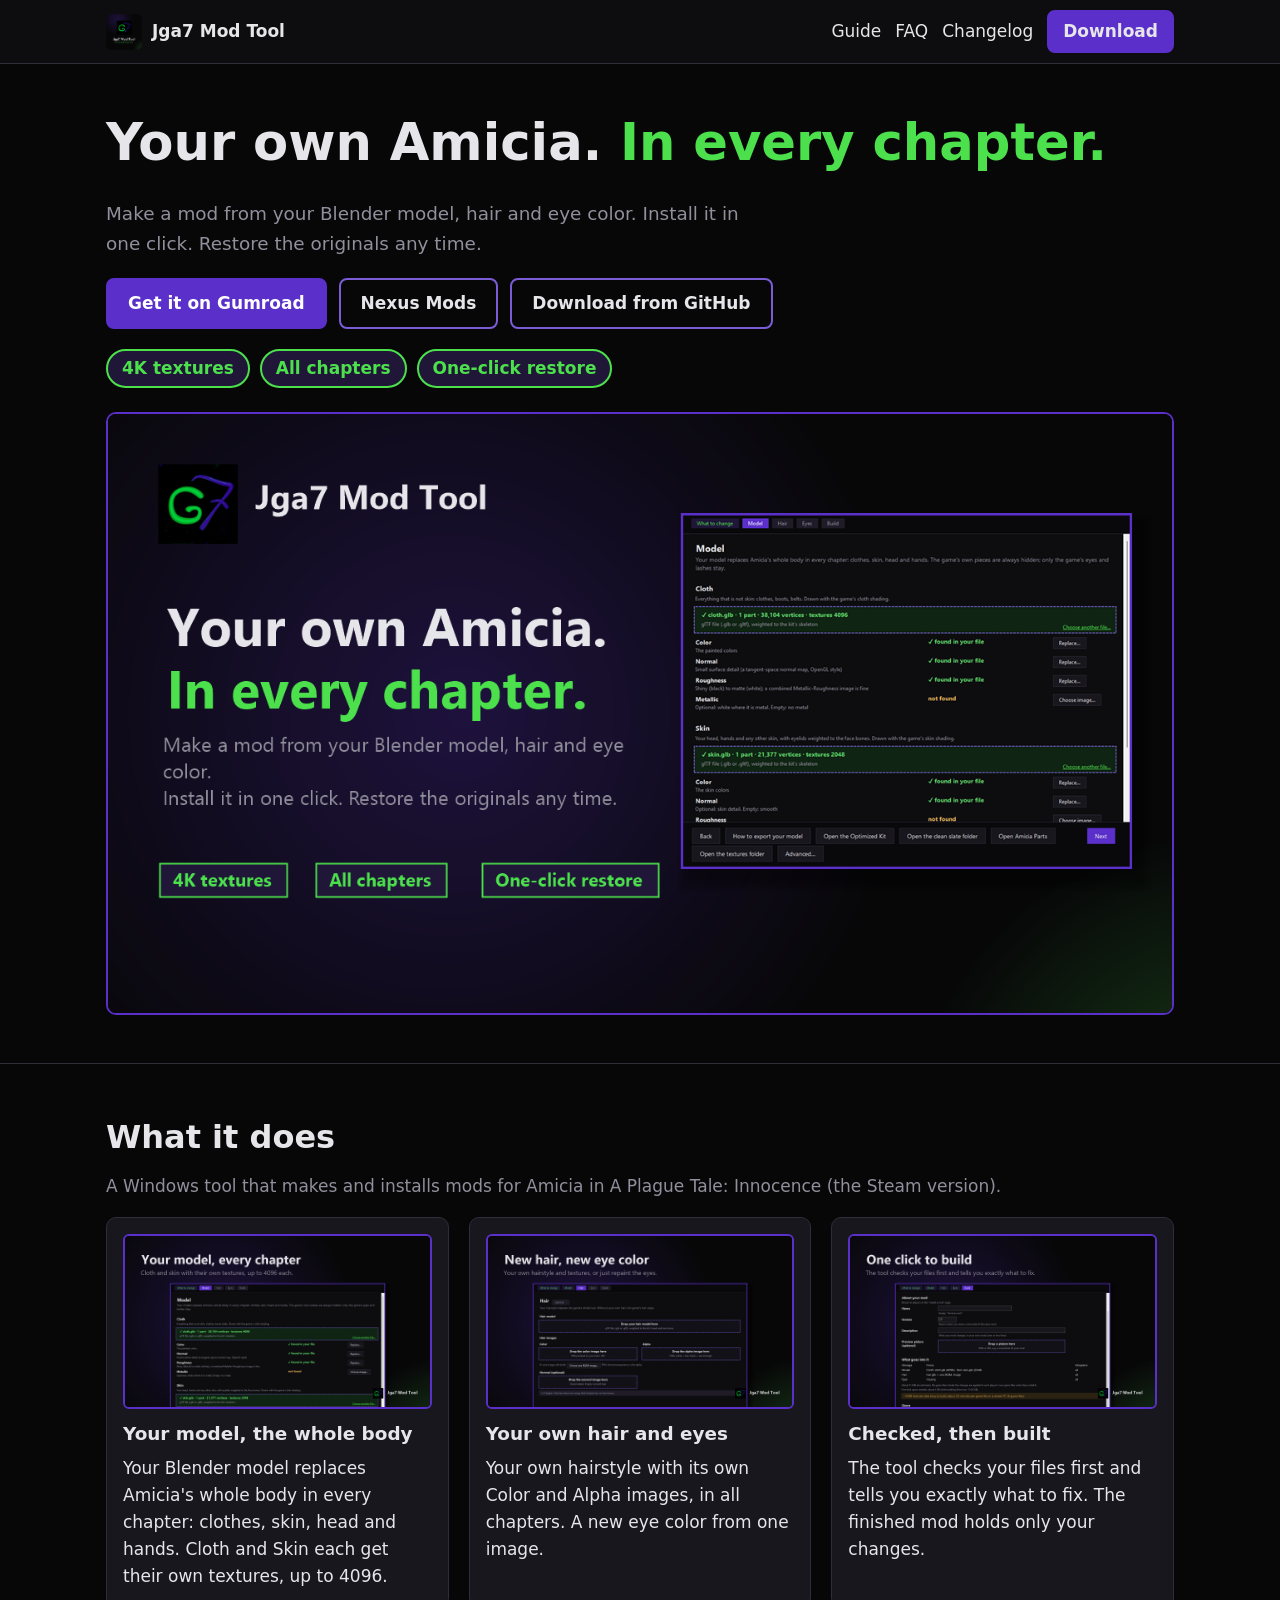
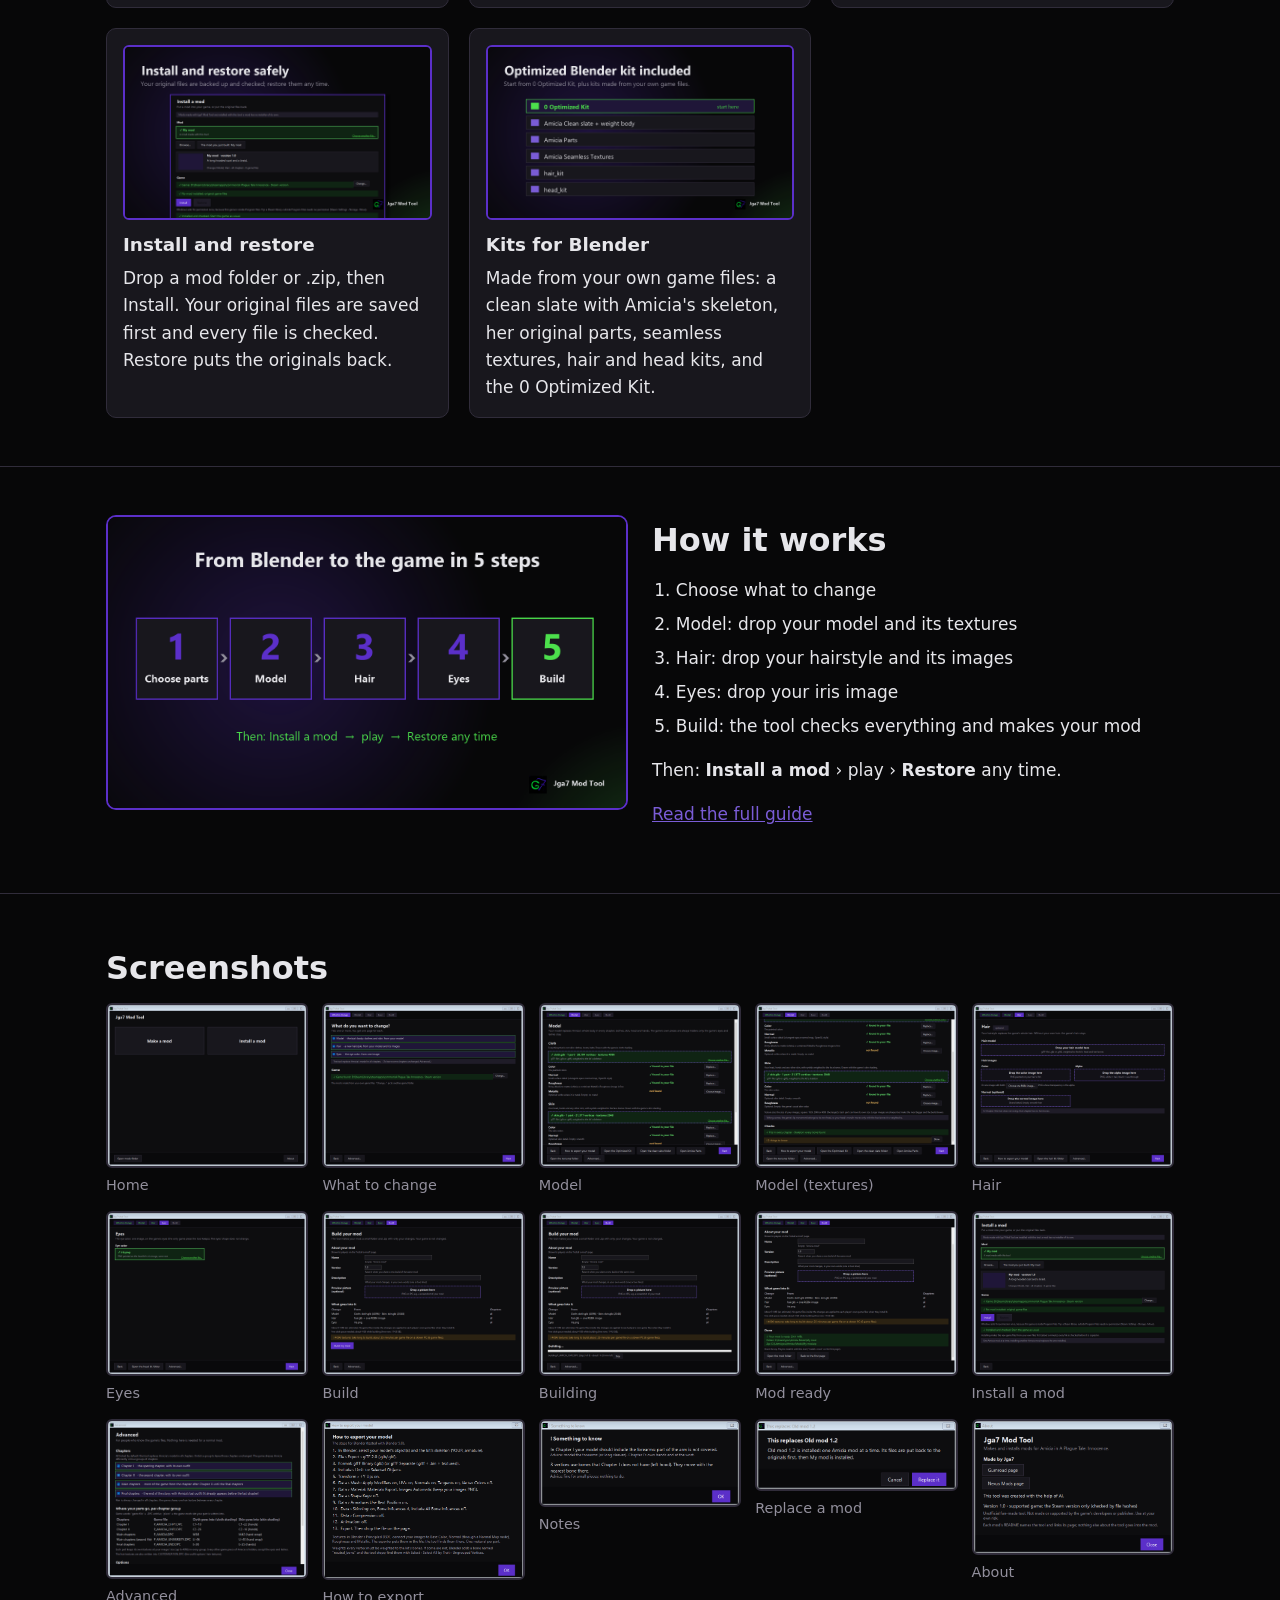
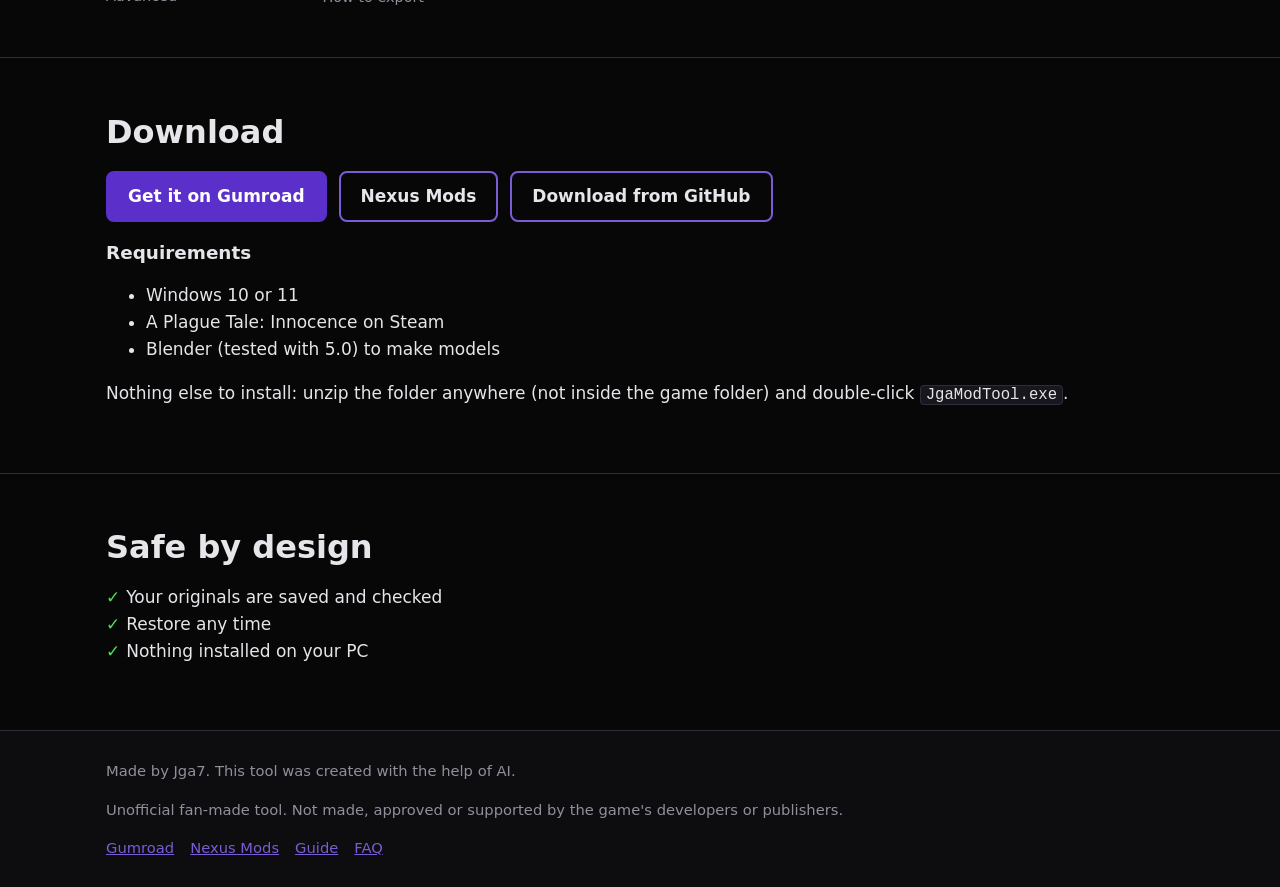
==== index.html @ 7d62db51 "Add website pages" ====
<!doctype html>
<html lang="en">
<head>
<meta charset="utf-8">
<meta name="viewport" content="width=device-width, initial-scale=1">
<title>Jga7 Mod Tool</title>
<meta name="description" content="Make, install and restore Amicia mods for A Plague Tale: Innocence (Steam). Free Windows tool by Jga7.">
<meta property="og:title" content="Jga7 Mod Tool">
<meta property="og:description" content="Make, install and restore Amicia mods for A Plague Tale: Innocence (Steam). Free Windows tool by Jga7.">
<meta property="og:image" content="https://jga7o.github.io/jga7-mod-tool/images/nexus_main_1280x720.png">
<link rel="icon" href="images/gumroad_thumbnail_600x600.png">
<link rel="stylesheet" href="style.css">
</head>
<body>
<header class="top">
  <div class="wrap">
    <a class="brand" href="index.html"><img src="images/gumroad_thumbnail_600x600.png" alt="Jga7 Mod Tool icon" width="36" height="36">Jga7 Mod Tool</a>
    <nav class="nav">
      <a href="guide.html">Guide</a>
      <a href="faq.html">FAQ</a>
      <a href="changelog.html">Changelog</a>
      <a class="btn small" href="#download">Download</a>
    </nav>
  </div>
</header>

<main>
  <section class="hero">
    <div class="wrap">
      <h1>Your own Amicia. <span class="green">In every chapter.</span></h1>
      <p class="sub">Make a mod from your Blender model, hair and eye color. Install it in one click. Restore the originals any time.</p>
      <div class="btns">
        <a class="btn" href="https://fdxskd.gumroad.com/l/ludzha">Get it on Gumroad</a>
        <a class="btn out" href="https://www.nexusmods.com/aplaguetaleinnocence/mods/48">Nexus Mods</a>
        <a class="btn out" href="https://github.com/Jga7o/jga7-mod-tool/releases/latest">Download from GitHub</a>
      </div>
      <ul class="tags">
        <li>4K textures</li>
        <li>All chapters</li>
        <li>One-click restore</li>
      </ul>
      <img src="images/gumroad_cover_1280x720.png" alt="Jga7 Mod Tool: make and install Amicia mods for A Plague Tale: Innocence" width="1280" height="720">
    </div>
  </section>

  <section id="features">
    <div class="wrap">
      <h2>What it does</h2>
      <p class="mute">A Windows tool that makes and installs mods for Amicia in A Plague Tale: Innocence (the Steam version).</p>
      <div class="grid">
        <article class="card">
          <img src="images/feature_model_1280x720.png" alt="The Model page: your model replaces Amicia's whole body" width="1280" height="720" loading="lazy">
          <h3>Your model, the whole body</h3>
          <p>Your Blender model replaces Amicia's whole body in every chapter: clothes, skin, head and hands. Cloth and Skin each get their own textures, up to 4096.</p>
        </article>
        <article class="card">
          <img src="images/feature_hair_1280x720.png" alt="The Hair page: your own hairstyle and hair images" width="1280" height="720" loading="lazy">
          <h3>Your own hair and eyes</h3>
          <p>Your own hairstyle with its own Color and Alpha images, in all chapters. A new eye color from one image.</p>
        </article>
        <article class="card">
          <img src="images/feature_build_1280x720.png" alt="The Build page: the tool checks your files and builds the mod" width="1280" height="720" loading="lazy">
          <h3>Checked, then built</h3>
          <p>The tool checks your files first and tells you exactly what to fix. The finished mod holds only your changes.</p>
        </article>
        <article class="card">
          <img src="images/feature_install_1280x720.png" alt="The Install page: drop a mod and install it" width="1280" height="720" loading="lazy">
          <h3>Install and restore</h3>
          <p>Drop a mod folder or .zip, then Install. Your original files are saved first and every file is checked. Restore puts the originals back.</p>
        </article>
        <article class="card">
          <img src="images/feature_kits_1280x720.png" alt="The Blender kits the tool makes from your game" width="1280" height="720" loading="lazy">
          <h3>Kits for Blender</h3>
          <p>Made from your own game files: a clean slate with Amicia's skeleton, her original parts, seamless textures, hair and head kits, and the 0 Optimized Kit.</p>
        </article>
      </div>
    </div>
  </section>

  <section id="how">
    <div class="wrap split">
      <img src="images/feature_steps_1280x720.png" alt="The steps to make a mod" width="1280" height="720" loading="lazy">
      <div>
        <h2>How it works</h2>
        <ol class="steps">
          <li>Choose what to change</li>
          <li>Model: drop your model and its textures</li>
          <li>Hair: drop your hairstyle and its images</li>
          <li>Eyes: drop your iris image</li>
          <li>Build: the tool checks everything and makes your mod</li>
        </ol>
        <p>Then: <strong>Install a mod</strong> › play › <strong>Restore</strong> any time.</p>
        <p><a href="guide.html">Read the full guide</a></p>
      </div>
    </div>
  </section>

  <section id="screens">
    <div class="wrap">
      <h2>Screenshots</h2>
      <div class="gallery">
        <a href="images/screens/01%20Home.png"><img src="images/screens/01%20Home.png" alt="Home" loading="lazy">Home</a>
        <a href="images/screens/02%20What%20to%20change.png"><img src="images/screens/02%20What%20to%20change.png" alt="What to change" loading="lazy">What to change</a>
        <a href="images/screens/03%20Model.png"><img src="images/screens/03%20Model.png" alt="Model" loading="lazy">Model</a>
        <a href="images/screens/04%20Model%20%28textures%29.png"><img src="images/screens/04%20Model%20%28textures%29.png" alt="Model (textures)" loading="lazy">Model (textures)</a>
        <a href="images/screens/05%20Hair.png"><img src="images/screens/05%20Hair.png" alt="Hair" loading="lazy">Hair</a>
        <a href="images/screens/06%20Eyes.png"><img src="images/screens/06%20Eyes.png" alt="Eyes" loading="lazy">Eyes</a>
        <a href="images/screens/07%20Build.png"><img src="images/screens/07%20Build.png" alt="Build" loading="lazy">Build</a>
        <a href="images/screens/08%20Building.png"><img src="images/screens/08%20Building.png" alt="Building" loading="lazy">Building</a>
        <a href="images/screens/09%20Mod%20ready.png"><img src="images/screens/09%20Mod%20ready.png" alt="Mod ready" loading="lazy">Mod ready</a>
        <a href="images/screens/10%20Install%20a%20mod.png"><img src="images/screens/10%20Install%20a%20mod.png" alt="Install a mod" loading="lazy">Install a mod</a>
        <a href="images/screens/11%20Advanced.png"><img src="images/screens/11%20Advanced.png" alt="Advanced" loading="lazy">Advanced</a>
        <a href="images/screens/12%20How%20to%20export.png"><img src="images/screens/12%20How%20to%20export.png" alt="How to export" loading="lazy">How to export</a>
        <a href="images/screens/13%20Notes.png"><img src="images/screens/13%20Notes.png" alt="Notes" loading="lazy">Notes</a>
        <a href="images/screens/14%20Replace%20a%20mod.png"><img src="images/screens/14%20Replace%20a%20mod.png" alt="Replace a mod" loading="lazy">Replace a mod</a>
        <a href="images/screens/15%20About.png"><img src="images/screens/15%20About.png" alt="About" loading="lazy">About</a>
      </div>
    </div>
  </section>

  <section id="download">
    <div class="wrap">
      <h2>Download</h2>
      <div class="btns">
        <a class="btn" href="https://fdxskd.gumroad.com/l/ludzha">Get it on Gumroad</a>
        <a class="btn out" href="https://www.nexusmods.com/aplaguetaleinnocence/mods/48">Nexus Mods</a>
        <a class="btn out" href="https://github.com/Jga7o/jga7-mod-tool/releases/latest">Download from GitHub</a>
      </div>
      <h3>Requirements</h3>
      <ul>
        <li>Windows 10 or 11</li>
        <li>A Plague Tale: Innocence on Steam</li>
        <li>Blender (tested with 5.0) to make models</li>
      </ul>
      <p>Nothing else to install: unzip the folder anywhere (not inside the game folder) and double-click <code>JgaModTool.exe</code>.</p>
    </div>
  </section>

  <section id="safety">
    <div class="wrap">
      <h2>Safe by design</h2>
      <ul class="check">
        <li>Your originals are saved and checked</li>
        <li>Restore any time</li>
        <li>Nothing installed on your PC</li>
      </ul>
    </div>
  </section>
</main>

<footer>
  <div class="wrap">
    <p>Made by Jga7. This tool was created with the help of AI.</p>
    <p>Unofficial fan-made tool. Not made, approved or supported by the game's developers or publishers.</p>
    <div class="links">
      <a href="https://fdxskd.gumroad.com/l/ludzha">Gumroad</a>
      <a href="https://www.nexusmods.com/aplaguetaleinnocence/mods/48">Nexus Mods</a>
      <a href="guide.html">Guide</a>
      <a href="faq.html">FAQ</a>
    </div>
  </div>
</footer>
</body>
</html>
---- style.css ----
:root {
  --bg: #070708; --panel: #0d0d0f; --card: #18171d; --line: #302c3a;
  --ink: #e6e6ea; --mute: #928f9c; --accent: #5b2fc9;
  --green: #4ce04c; --accent-dark: #1f1638; --outline: #7a5cd6;
}
* { box-sizing: border-box; }
html { color-scheme: dark; }
body {
  margin: 0; background: var(--bg); color: var(--ink);
  font-family: "Segoe UI", system-ui, -apple-system, Roboto, sans-serif;
  font-size: 17px; line-height: 1.6;
}
img { max-width: 100%; height: auto; display: block; }
a { color: var(--outline); }
a:hover { color: var(--ink); }
h1, h2, h3 { font-weight: 700; line-height: 1.2; margin: 0 0 .5em; }
h1 { font-size: clamp(2rem, 6vw, 3.2rem); }
h2 { font-size: clamp(1.5rem, 4vw, 2rem); margin-top: .2em; }
h3 { font-size: 1.15rem; }
p { margin: 0 0 1em; }
.wrap { max-width: 1100px; margin: 0 auto; padding: 0 16px; }
section { padding: 48px 0; border-top: 1px solid var(--line); }
.green { color: var(--green); }
.mute { color: var(--mute); }

/* top bar */
.top { background: var(--panel); border-bottom: 1px solid var(--line); position: sticky; top: 0; z-index: 5; }
.top .wrap { display: flex; align-items: center; gap: 16px; flex-wrap: wrap; padding-top: 10px; padding-bottom: 10px; }
.brand { display: flex; align-items: center; gap: 10px; color: var(--ink); text-decoration: none; font-weight: 700; margin-right: auto; }
.brand img { width: 36px; height: 36px; border-radius: 6px; }
.nav { display: flex; align-items: center; gap: 14px; flex-wrap: wrap; }
.nav a { color: var(--ink); text-decoration: none; }
.nav a:hover, .nav a[aria-current] { color: var(--green); }

/* buttons and tags */
.btn {
  display: inline-block; padding: 10px 20px; border-radius: 8px; font-weight: 700;
  text-decoration: none; border: 2px solid var(--accent); background: var(--accent); color: #fff;
}
.btn:hover { background: var(--outline); border-color: var(--outline); color: #fff; }
.btn.out { background: transparent; border-color: var(--outline); color: var(--ink); }
.btn.out:hover { background: var(--accent-dark); }
.btn.small { padding: 6px 14px; }
.btns { display: flex; gap: 12px; flex-wrap: wrap; margin: 20px 0; }
.tags { display: flex; gap: 10px; flex-wrap: wrap; list-style: none; padding: 0; margin: 0; }
.tags li { color: var(--green); border: 2px solid var(--green); background: var(--accent-dark); border-radius: 999px; padding: 4px 14px; font-weight: 700; }

/* hero */
.hero { padding: 48px 0; border-top: 0; }
.hero .sub { font-size: 1.15rem; color: var(--mute); max-width: 640px; }
.hero img { margin-top: 24px; border: 2px solid var(--accent); border-radius: 10px; }

/* cards */
.grid { display: grid; gap: 20px; grid-template-columns: repeat(auto-fit, minmax(300px, 1fr)); }
.card { background: var(--card); border: 1px solid var(--line); border-radius: 10px; padding: 16px; }
.card img { border: 2px solid var(--accent); border-radius: 6px; margin-bottom: 14px; }
.card p:last-child { margin-bottom: 0; }

/* steps */
.steps { padding-left: 1.4em; }
.steps li { margin-bottom: .4em; }
.split { display: grid; gap: 24px; grid-template-columns: repeat(auto-fit, minmax(300px, 1fr)); align-items: start; }
.split img { border: 2px solid var(--accent); border-radius: 10px; }

/* gallery */
.gallery { display: grid; gap: 14px; grid-template-columns: repeat(auto-fill, minmax(200px, 1fr)); }
.gallery a { display: block; text-decoration: none; color: var(--mute); font-size: .9rem; }
.gallery img { border: 2px solid var(--line); border-radius: 6px; margin-bottom: 6px; }
.gallery a:hover img { border-color: var(--outline); }

/* text pages */
.page { padding: 40px 0 56px; }
.page h2 { margin-top: 1.6em; }
.page .shot { border: 2px solid var(--accent); border-radius: 8px; margin: 12px 0 20px; }
.note { background: var(--card); border: 1px solid var(--line); border-left: 4px solid var(--green); border-radius: 6px; padding: 12px 16px; margin: 16px 0; }
dl dt { font-weight: 700; margin-top: 1.2em; }
dl dd { margin: .3em 0 0; color: var(--ink); }
code { background: var(--card); border: 1px solid var(--line); border-radius: 4px; padding: 0 5px; font-size: .92em; }
ul.check { list-style: none; padding: 0; }
ul.check li::before { content: "\2713  "; color: var(--green); font-weight: 700; }

/* footer */
footer { background: var(--panel); border-top: 1px solid var(--line); padding: 28px 0; color: var(--mute); font-size: .92rem; }
footer .links { display: flex; gap: 16px; flex-wrap: wrap; margin-top: 10px; }
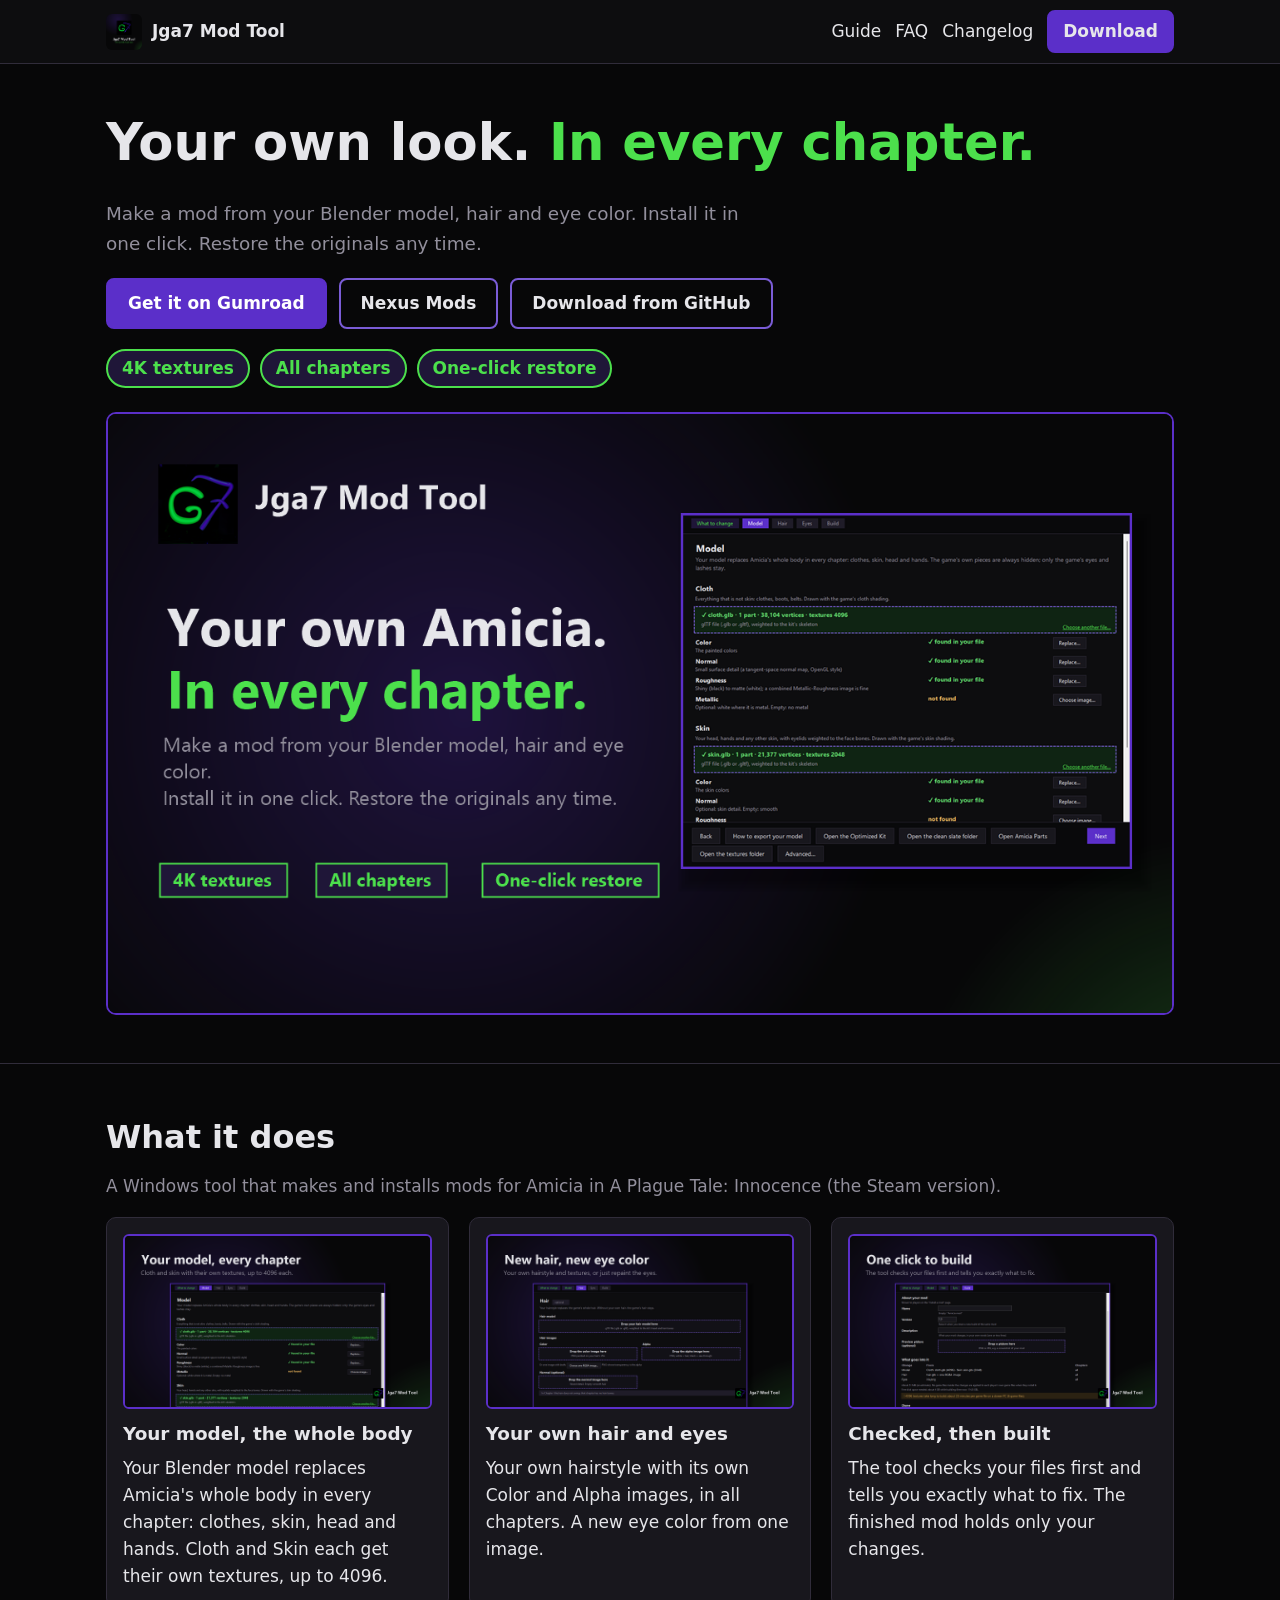
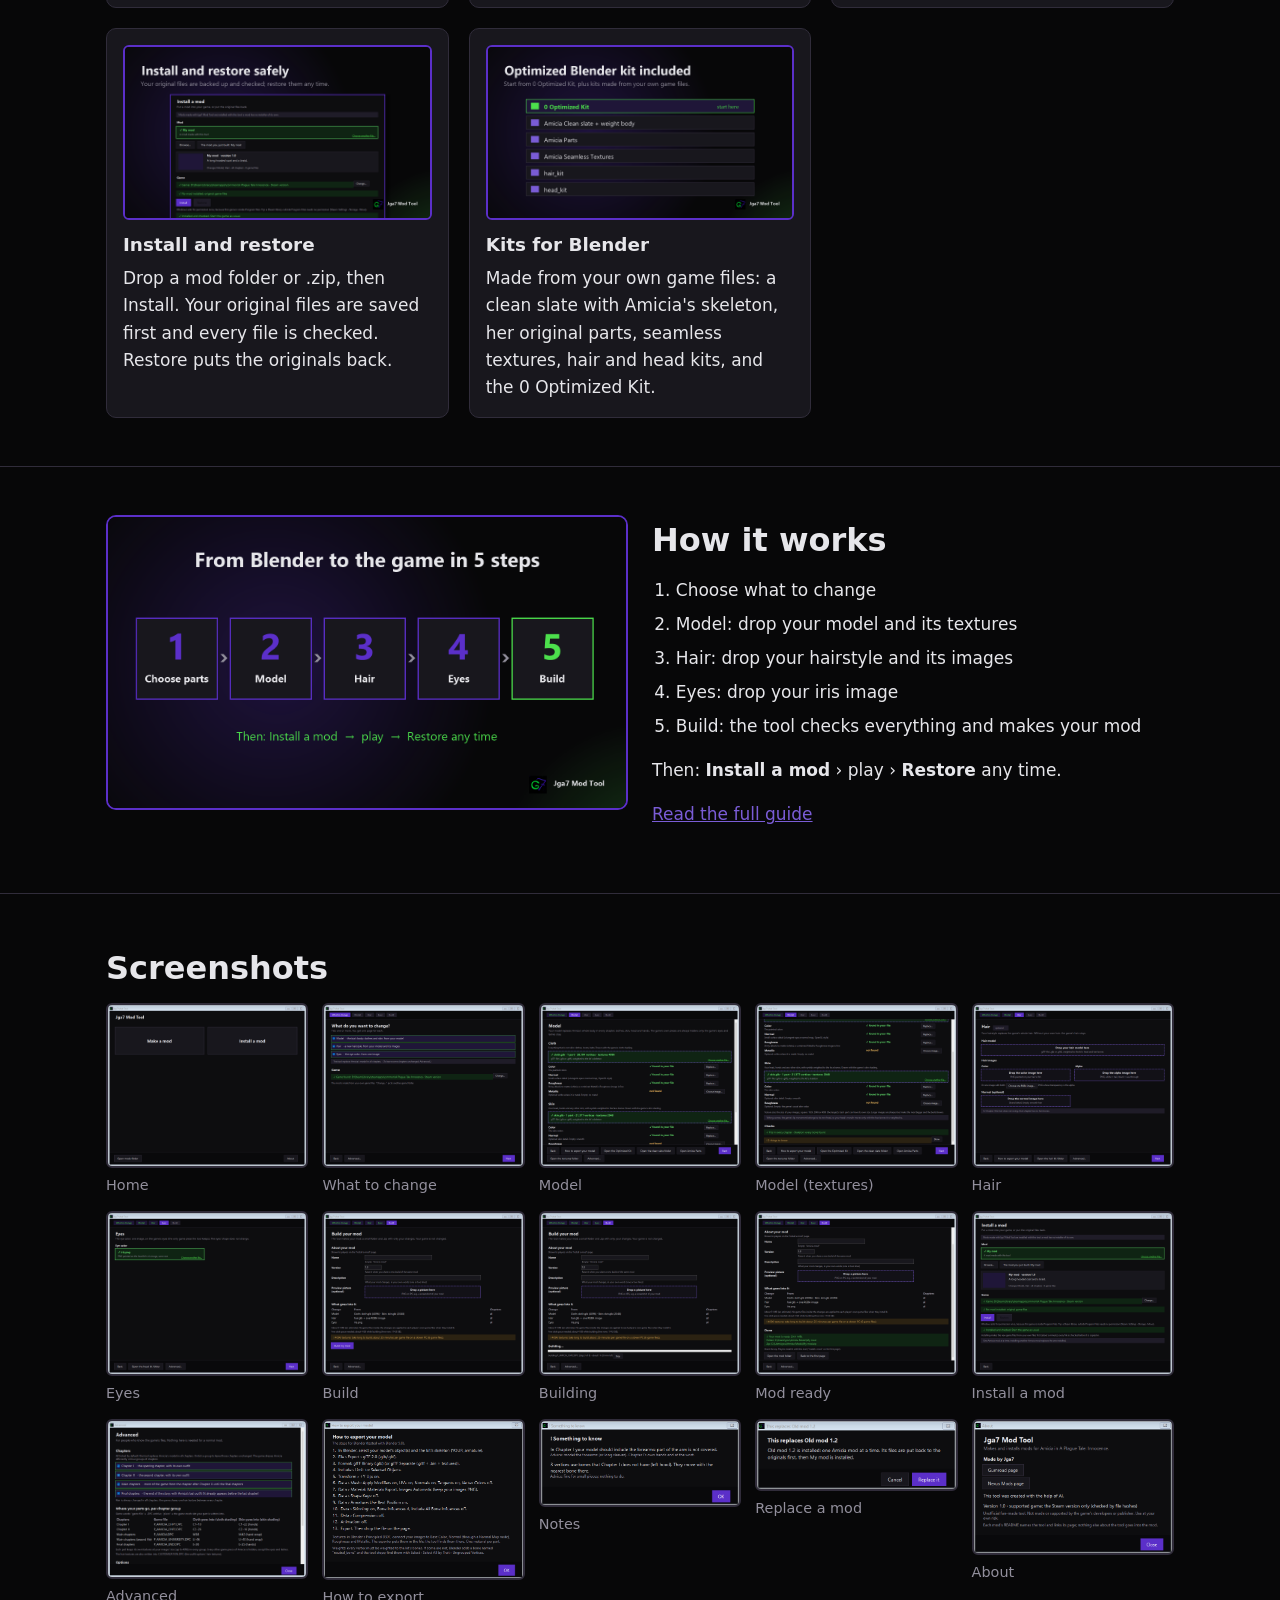
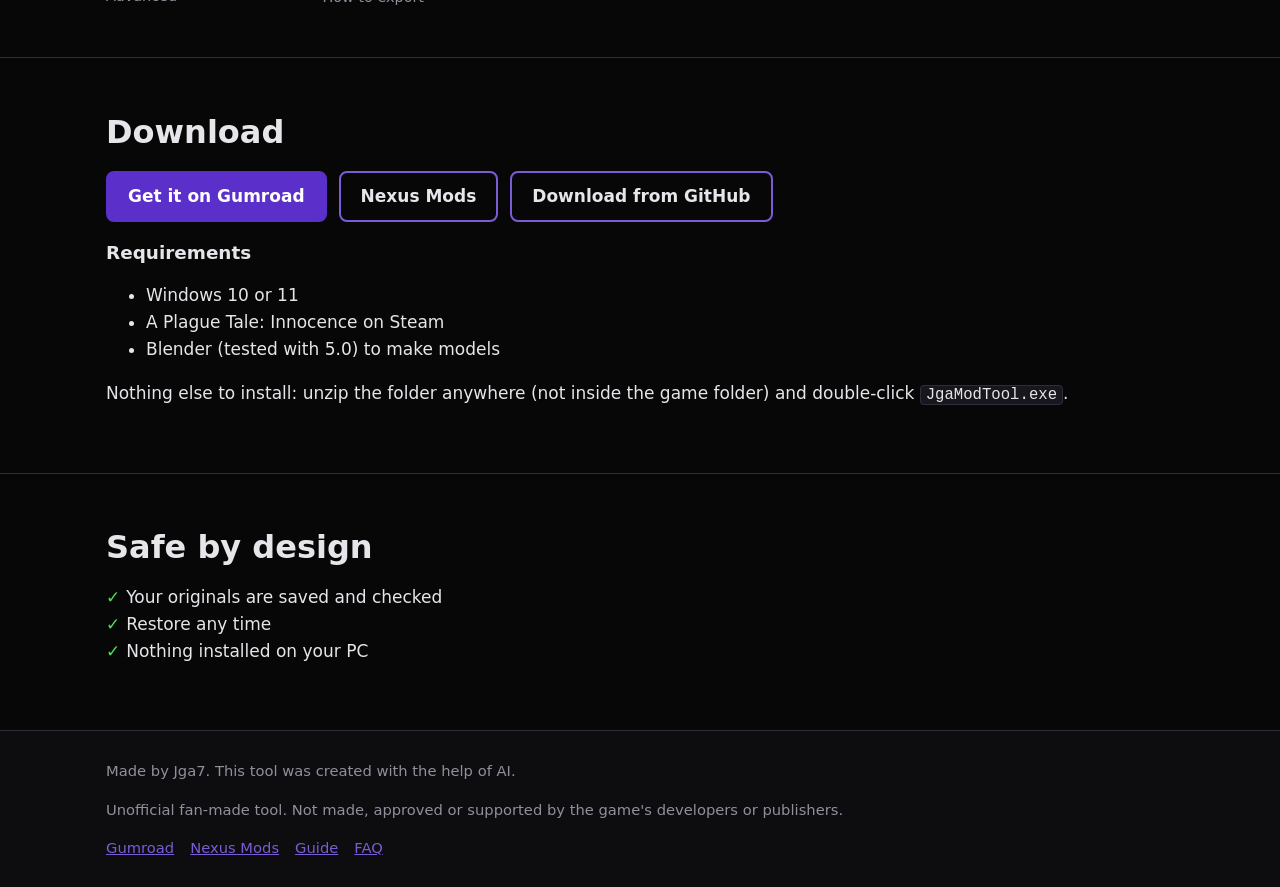
==== commit a2e5036f: "Change headline" ====
--- a/index.html
+++ b/index.html
@@ -27,7 +27,7 @@
 <main>
   <section class="hero">
     <div class="wrap">
-      <h1>Your own Amicia. <span class="green">In every chapter.</span></h1>
+      <h1>Your own look. <span class="green">In every chapter.</span></h1>
       <p class="sub">Make a mod from your Blender model, hair and eye color. Install it in one click. Restore the originals any time.</p>
       <div class="btns">
         <a class="btn" href="https://fdxskd.gumroad.com/l/ludzha">Get it on Gumroad</a>
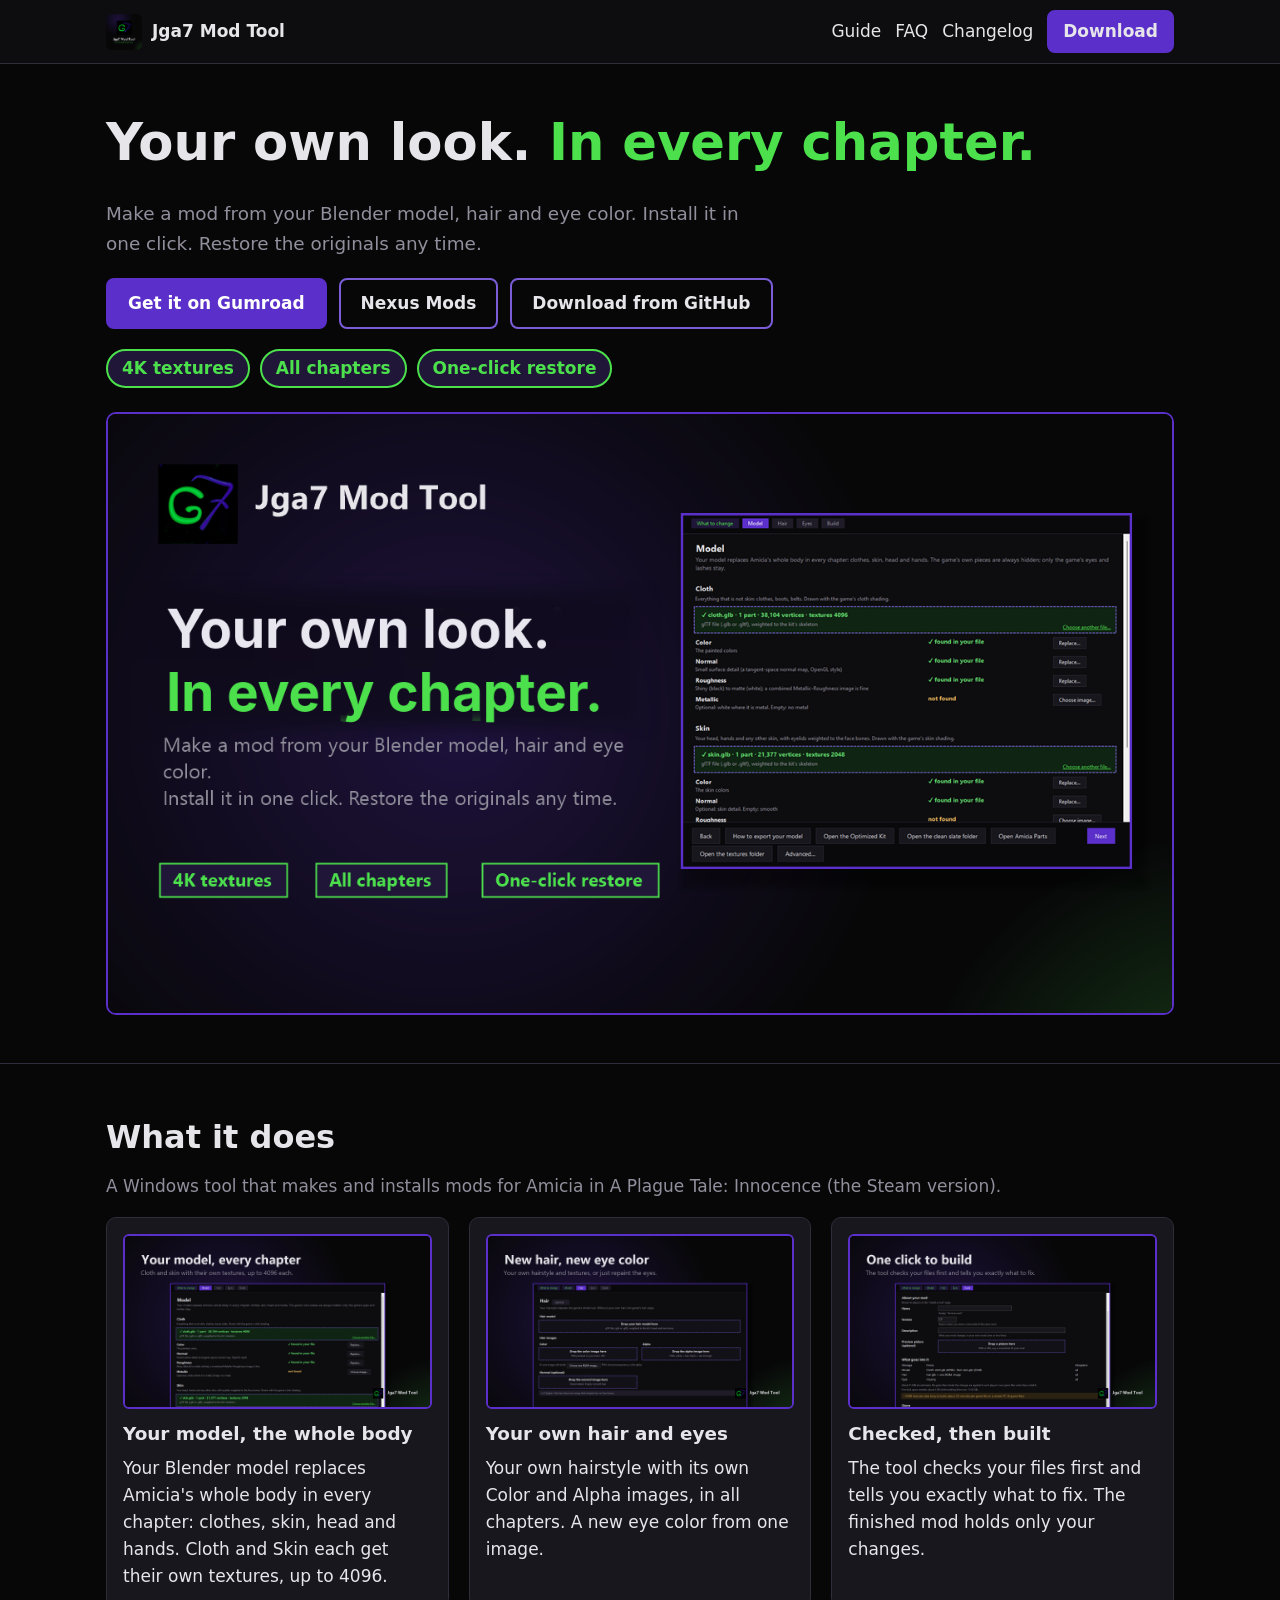
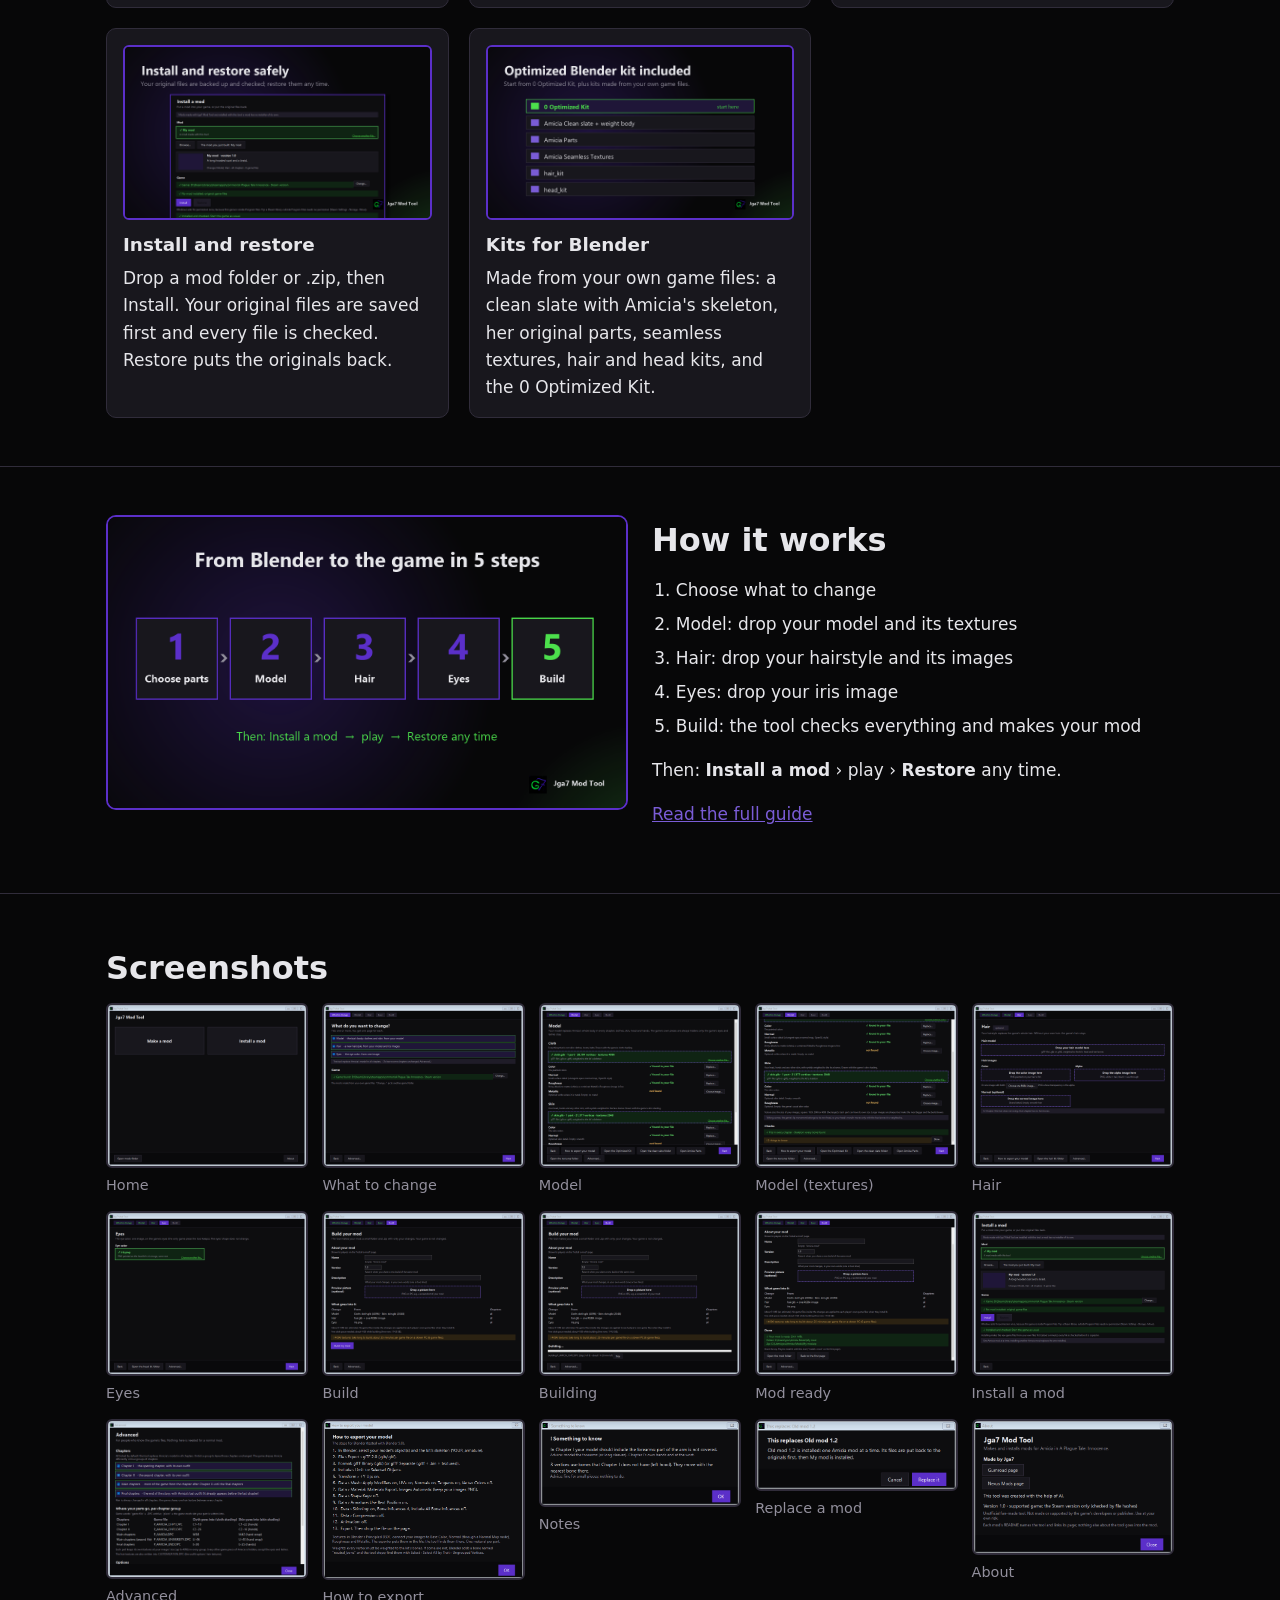
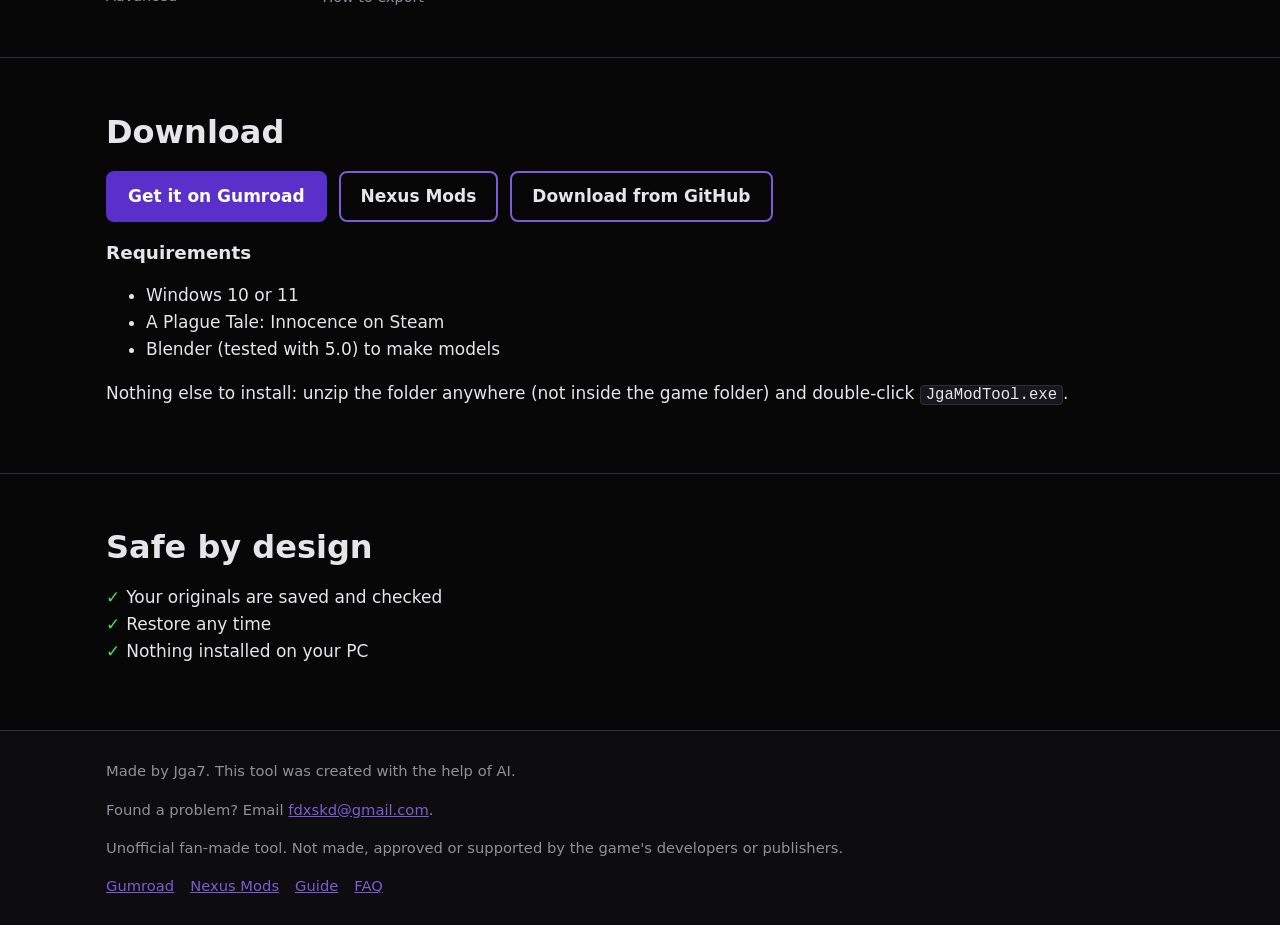
==== commit 6ee3016a: "Add files via upload" ====
--- a/index.html
+++ b/index.html
@@ -151,6 +151,7 @@
 <footer>
   <div class="wrap">
     <p>Made by Jga7. This tool was created with the help of AI.</p>
+    <p>Found a problem? Email <a href="mailto:fdxskd@gmail.com">fdxskd@gmail.com</a>.</p>
     <p>Unofficial fan-made tool. Not made, approved or supported by the game's developers or publishers.</p>
     <div class="links">
       <a href="https://fdxskd.gumroad.com/l/ludzha">Gumroad</a>
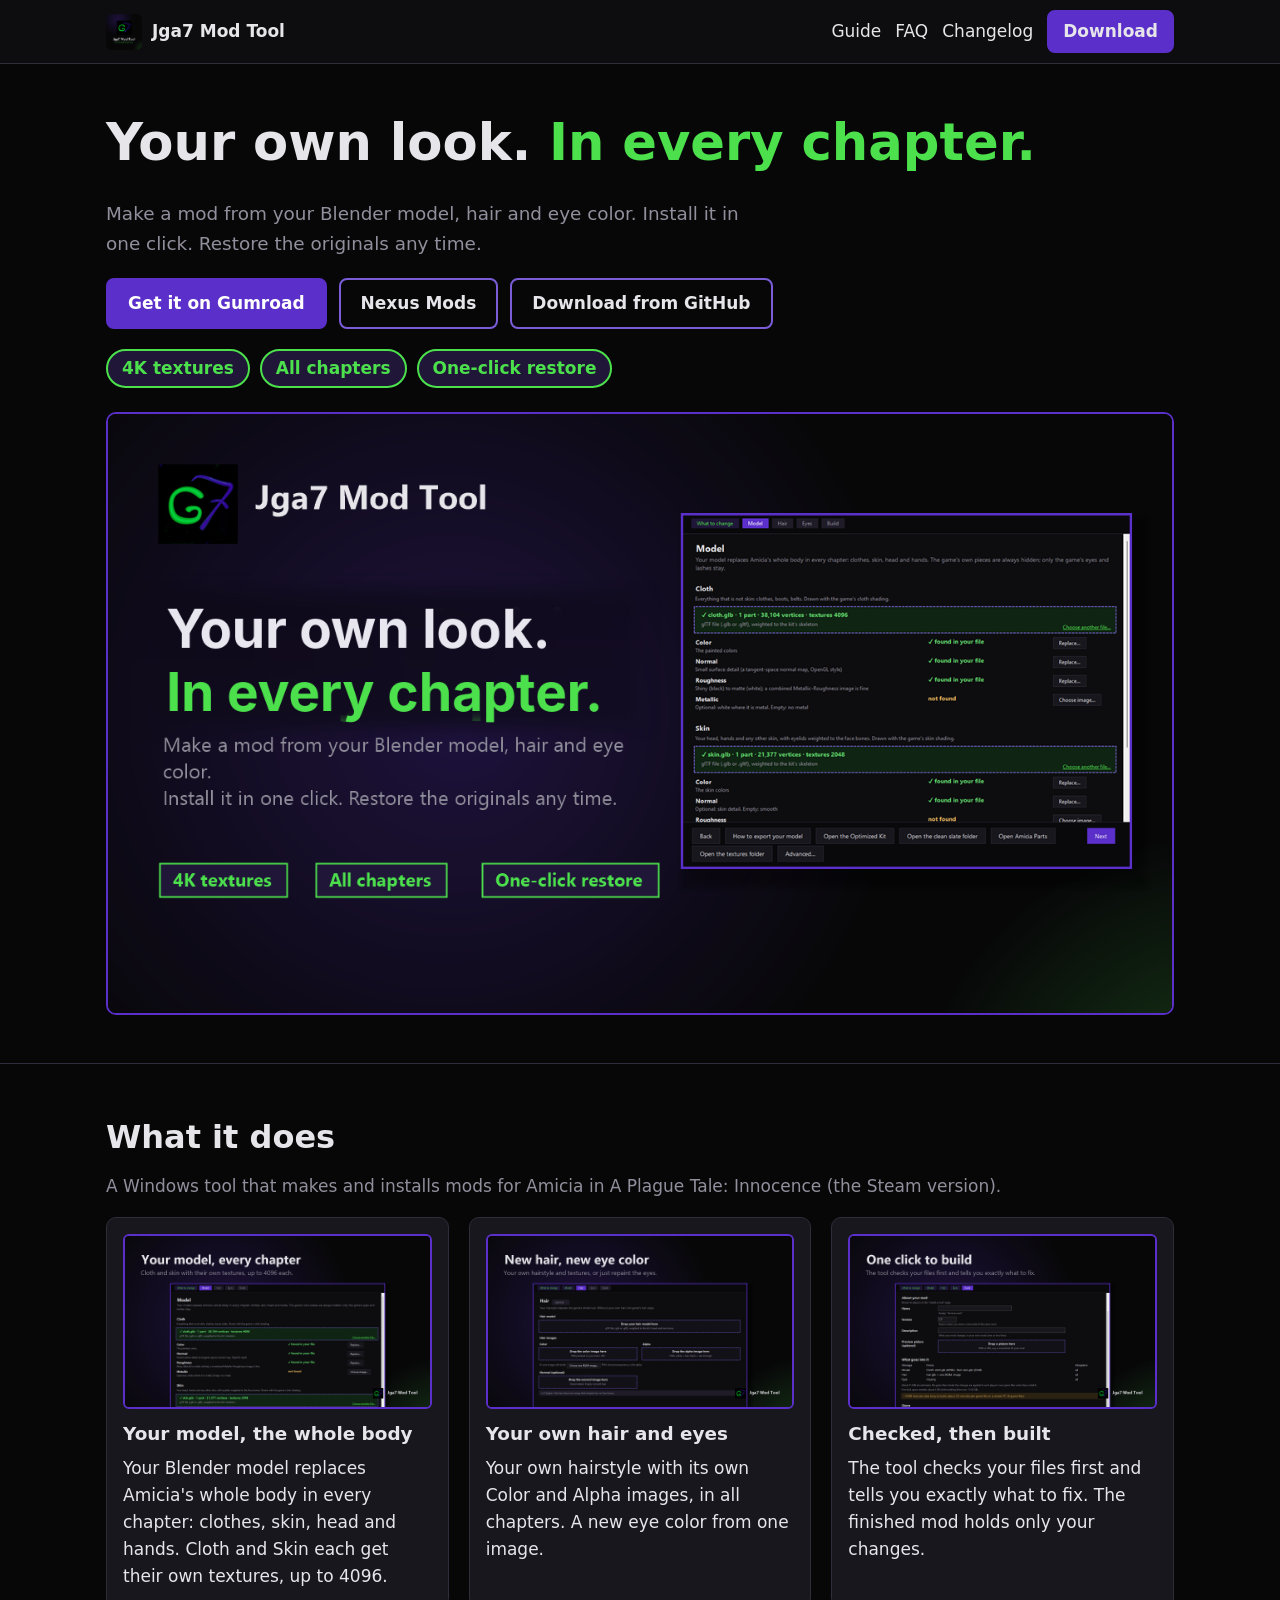
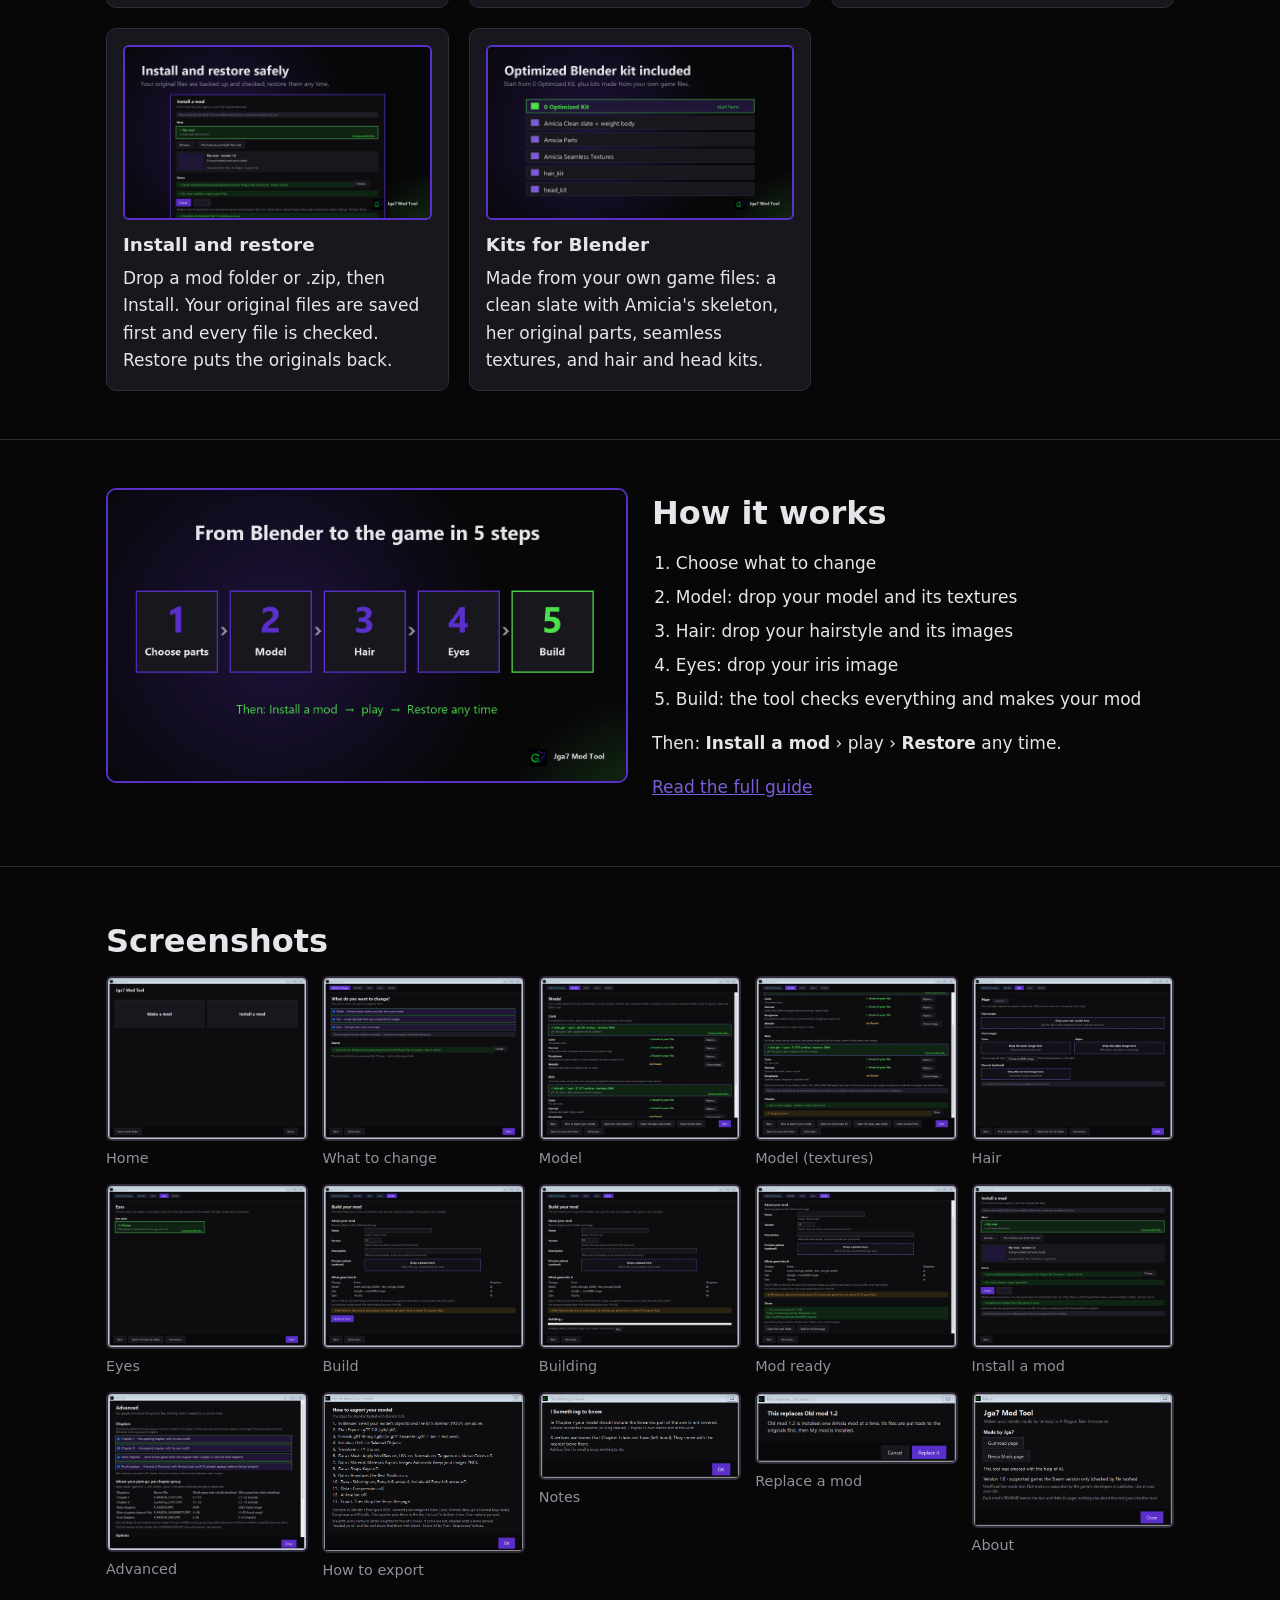
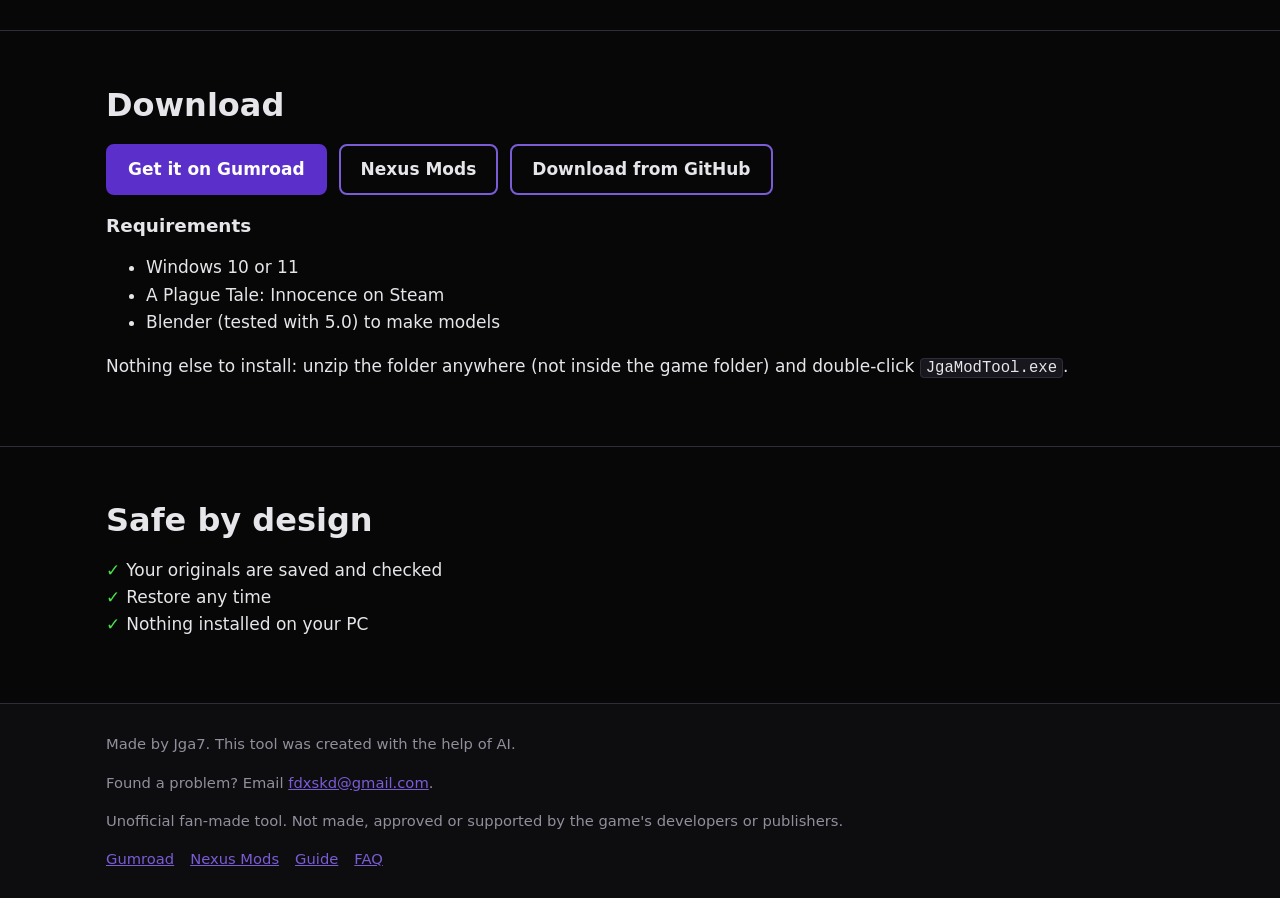
==== commit 3716ad61: "Add files via upload" ====
--- a/index.html
+++ b/index.html
@@ -71,7 +71,7 @@
         <article class="card">
           <img src="images/feature_kits_1280x720.png" alt="The Blender kits the tool makes from your game" width="1280" height="720" loading="lazy">
           <h3>Kits for Blender</h3>
-          <p>Made from your own game files: a clean slate with Amicia's skeleton, her original parts, seamless textures, hair and head kits, and the 0 Optimized Kit.</p>
+          <p>Made from your own game files: a clean slate with Amicia's skeleton, her original parts, seamless textures, and hair and head kits.</p>
         </article>
       </div>
     </div>
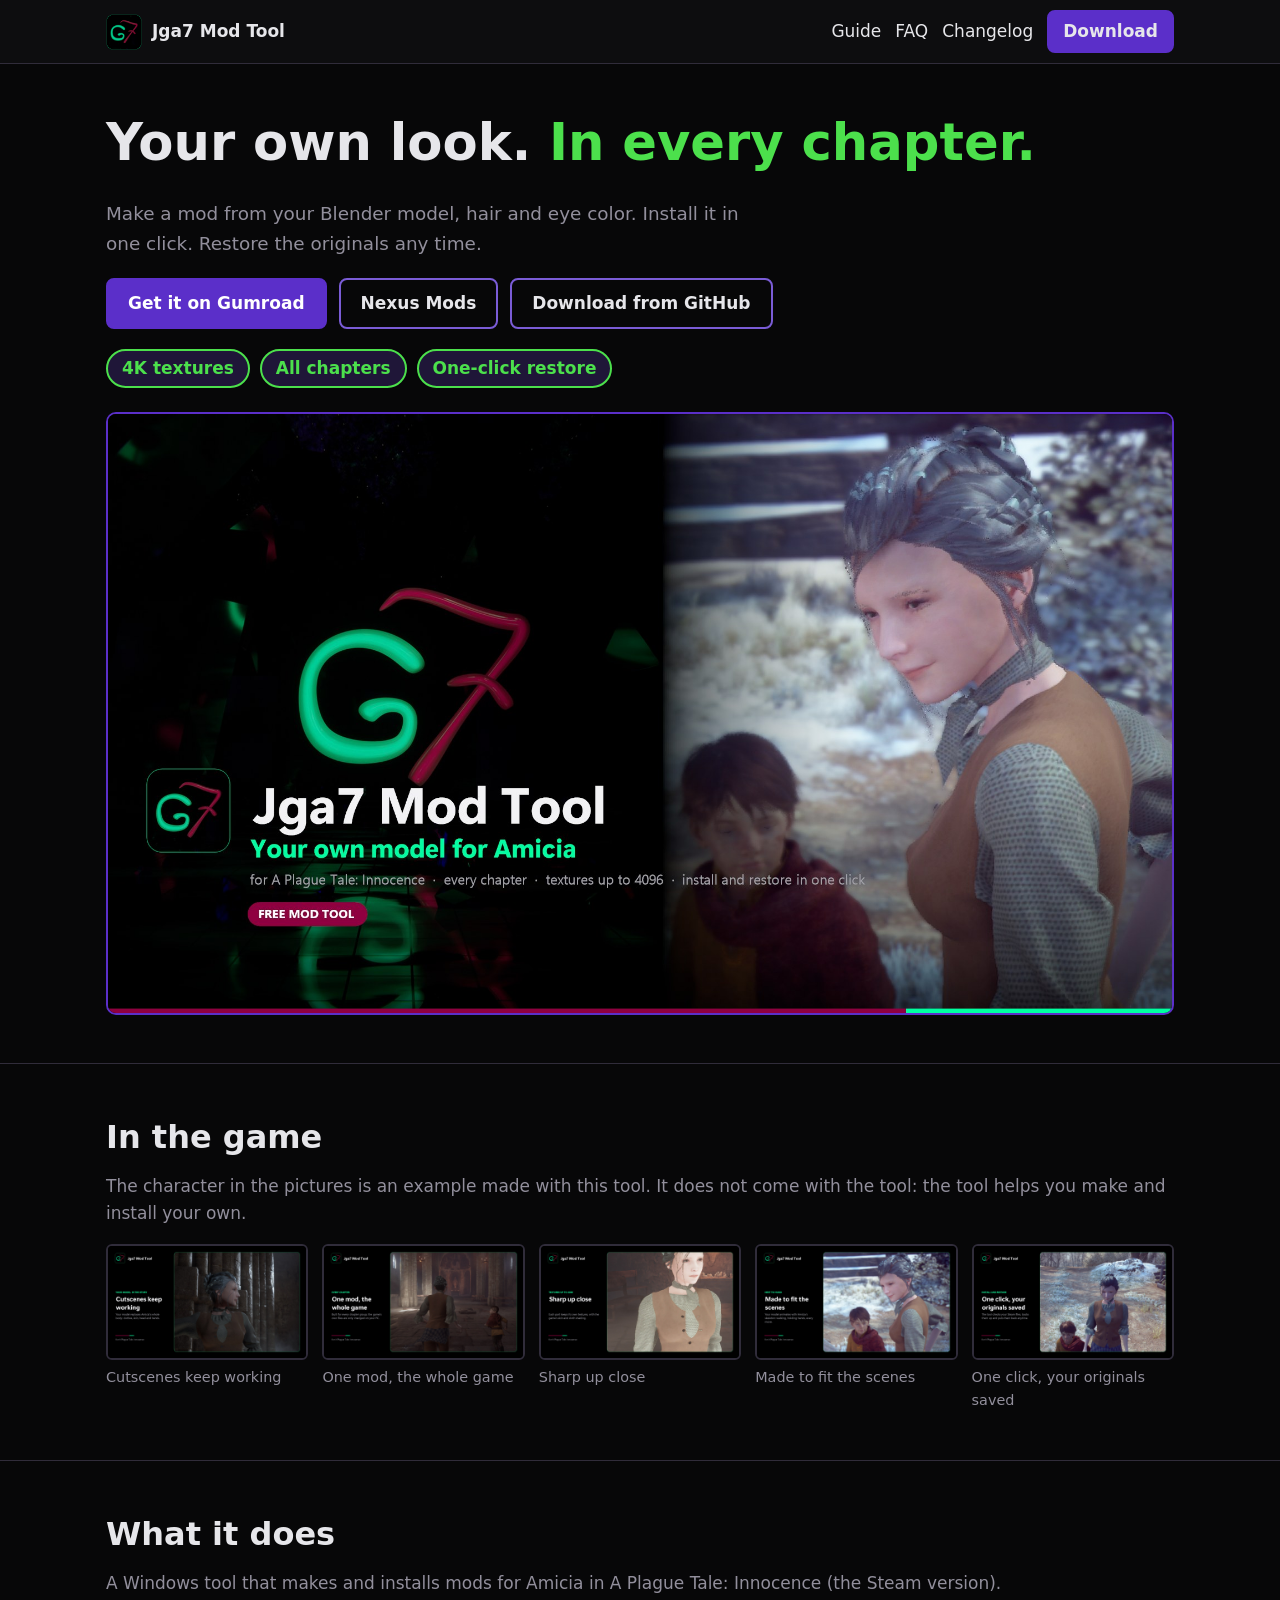
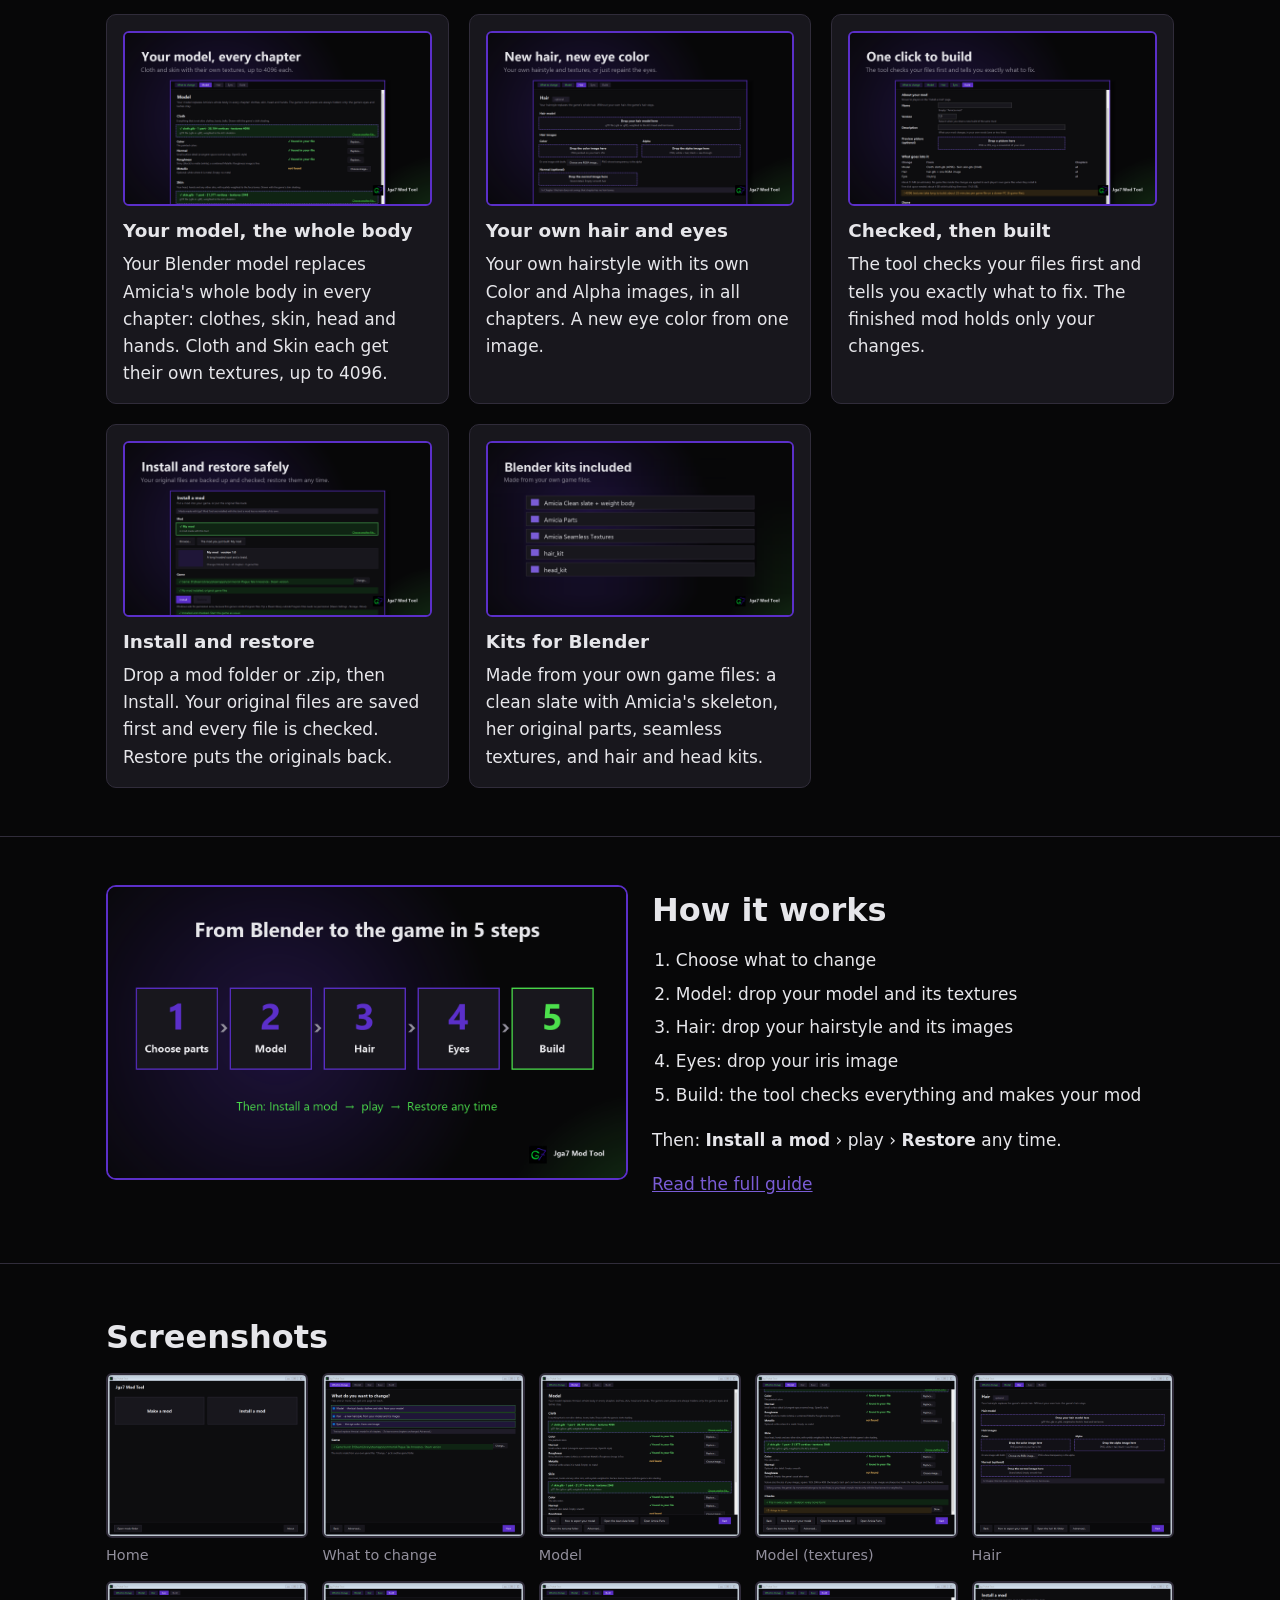
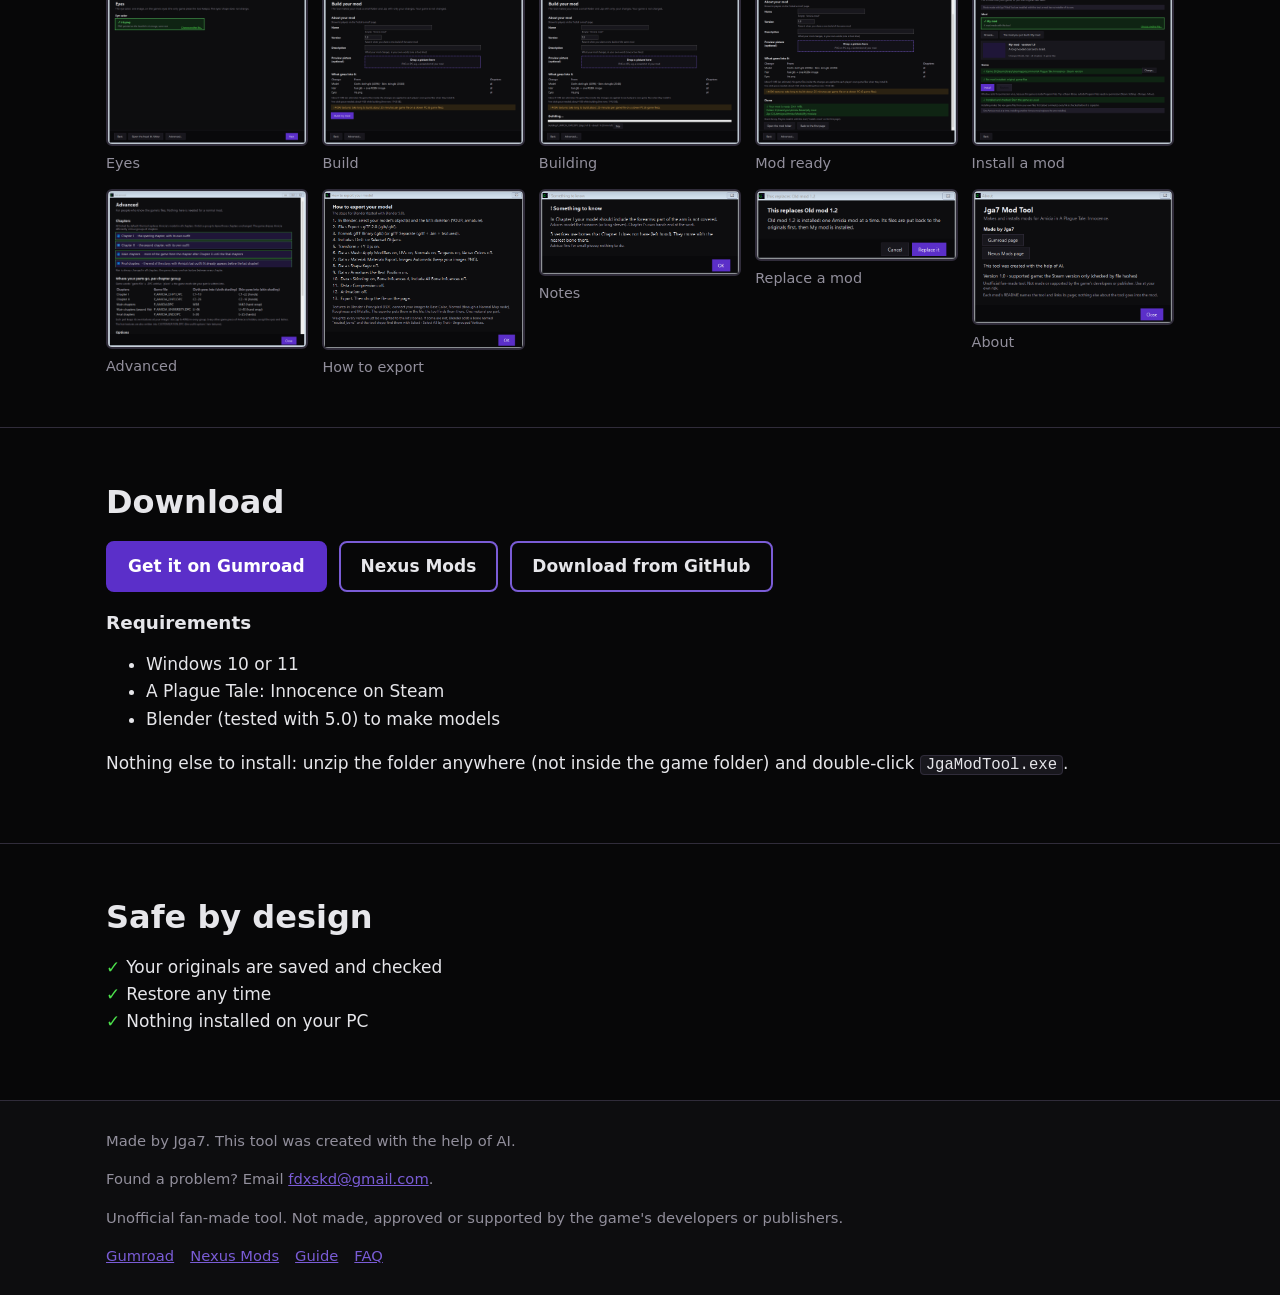
==== commit 9e4e06be: "Add files via upload" ====
--- a/index.html
+++ b/index.html
@@ -7,14 +7,14 @@
 <meta name="description" content="Make, install and restore Amicia mods for A Plague Tale: Innocence (Steam). Free Windows tool by Jga7.">
 <meta property="og:title" content="Jga7 Mod Tool">
 <meta property="og:description" content="Make, install and restore Amicia mods for A Plague Tale: Innocence (Steam). Free Windows tool by Jga7.">
-<meta property="og:image" content="https://jga7o.github.io/jga7-mod-tool/images/nexus_main_1280x720.png">
-<link rel="icon" href="images/gumroad_thumbnail_600x600.png">
+<meta property="og:image" content="https://jga7o.github.io/jga7-mod-tool/images/launch/cover_1920x1080.jpg">
+<link rel="icon" href="images/launch/icon_256.png">
 <link rel="stylesheet" href="style.css">
 </head>
 <body>
 <header class="top">
   <div class="wrap">
-    <a class="brand" href="index.html"><img src="images/gumroad_thumbnail_600x600.png" alt="Jga7 Mod Tool icon" width="36" height="36">Jga7 Mod Tool</a>
+    <a class="brand" href="index.html"><img src="images/launch/icon_256.png" alt="Jga7 Mod Tool icon" width="36" height="36">Jga7 Mod Tool</a>
     <nav class="nav">
       <a href="guide.html">Guide</a>
       <a href="faq.html">FAQ</a>
@@ -30,7 +30,7 @@
       <h1>Your own look. <span class="green">In every chapter.</span></h1>
       <p class="sub">Make a mod from your Blender model, hair and eye color. Install it in one click. Restore the originals any time.</p>
       <div class="btns">
-        <a class="btn" href="https://fdxskd.gumroad.com/l/ludzha">Get it on Gumroad</a>
+        <a class="btn" href="https://jga7.gumroad.com/l/ludzha">Get it on Gumroad</a>
         <a class="btn out" href="https://www.nexusmods.com/aplaguetaleinnocence/mods/48">Nexus Mods</a>
         <a class="btn out" href="https://github.com/Jga7o/jga7-mod-tool/releases/latest">Download from GitHub</a>
       </div>
@@ -39,7 +39,21 @@
         <li>All chapters</li>
         <li>One-click restore</li>
       </ul>
-      <img src="images/gumroad_cover_1280x720.png" alt="Jga7 Mod Tool: make and install Amicia mods for A Plague Tale: Innocence" width="1280" height="720">
+      <img src="images/launch/cover_1920x1080.jpg" alt="Jga7 Mod Tool: an example model made with the tool, in A Plague Tale: Innocence" width="1920" height="1080">
+    </div>
+  </section>
+
+  <section id="ingame">
+    <div class="wrap">
+      <h2>In the game</h2>
+      <p class="mute">The character in the pictures is an example made with this tool. It does not come with the tool: the tool helps you make and install your own.</p>
+      <div class="gallery">
+        <a href="images/launch/showcase_1.jpg"><img src="images/launch/showcase_1.jpg" alt="Cutscenes keep working" loading="lazy">Cutscenes keep working</a>
+        <a href="images/launch/showcase_2.jpg"><img src="images/launch/showcase_2.jpg" alt="One mod, the whole game" loading="lazy">One mod, the whole game</a>
+        <a href="images/launch/showcase_3.jpg"><img src="images/launch/showcase_3.jpg" alt="Sharp up close" loading="lazy">Sharp up close</a>
+        <a href="images/launch/showcase_4.jpg"><img src="images/launch/showcase_4.jpg" alt="Made to fit the scenes" loading="lazy">Made to fit the scenes</a>
+        <a href="images/launch/showcase_5.jpg"><img src="images/launch/showcase_5.jpg" alt="One click, your originals saved" loading="lazy">One click, your originals saved</a>
+      </div>
     </div>
   </section>
 
@@ -122,7 +136,7 @@
     <div class="wrap">
       <h2>Download</h2>
       <div class="btns">
-        <a class="btn" href="https://fdxskd.gumroad.com/l/ludzha">Get it on Gumroad</a>
+        <a class="btn" href="https://jga7.gumroad.com/l/ludzha">Get it on Gumroad</a>
         <a class="btn out" href="https://www.nexusmods.com/aplaguetaleinnocence/mods/48">Nexus Mods</a>
         <a class="btn out" href="https://github.com/Jga7o/jga7-mod-tool/releases/latest">Download from GitHub</a>
       </div>
@@ -154,7 +168,7 @@
     <p>Found a problem? Email <a href="mailto:fdxskd@gmail.com">fdxskd@gmail.com</a>.</p>
     <p>Unofficial fan-made tool. Not made, approved or supported by the game's developers or publishers.</p>
     <div class="links">
-      <a href="https://fdxskd.gumroad.com/l/ludzha">Gumroad</a>
+      <a href="https://jga7.gumroad.com/l/ludzha">Gumroad</a>
       <a href="https://www.nexusmods.com/aplaguetaleinnocence/mods/48">Nexus Mods</a>
       <a href="guide.html">Guide</a>
       <a href="faq.html">FAQ</a>
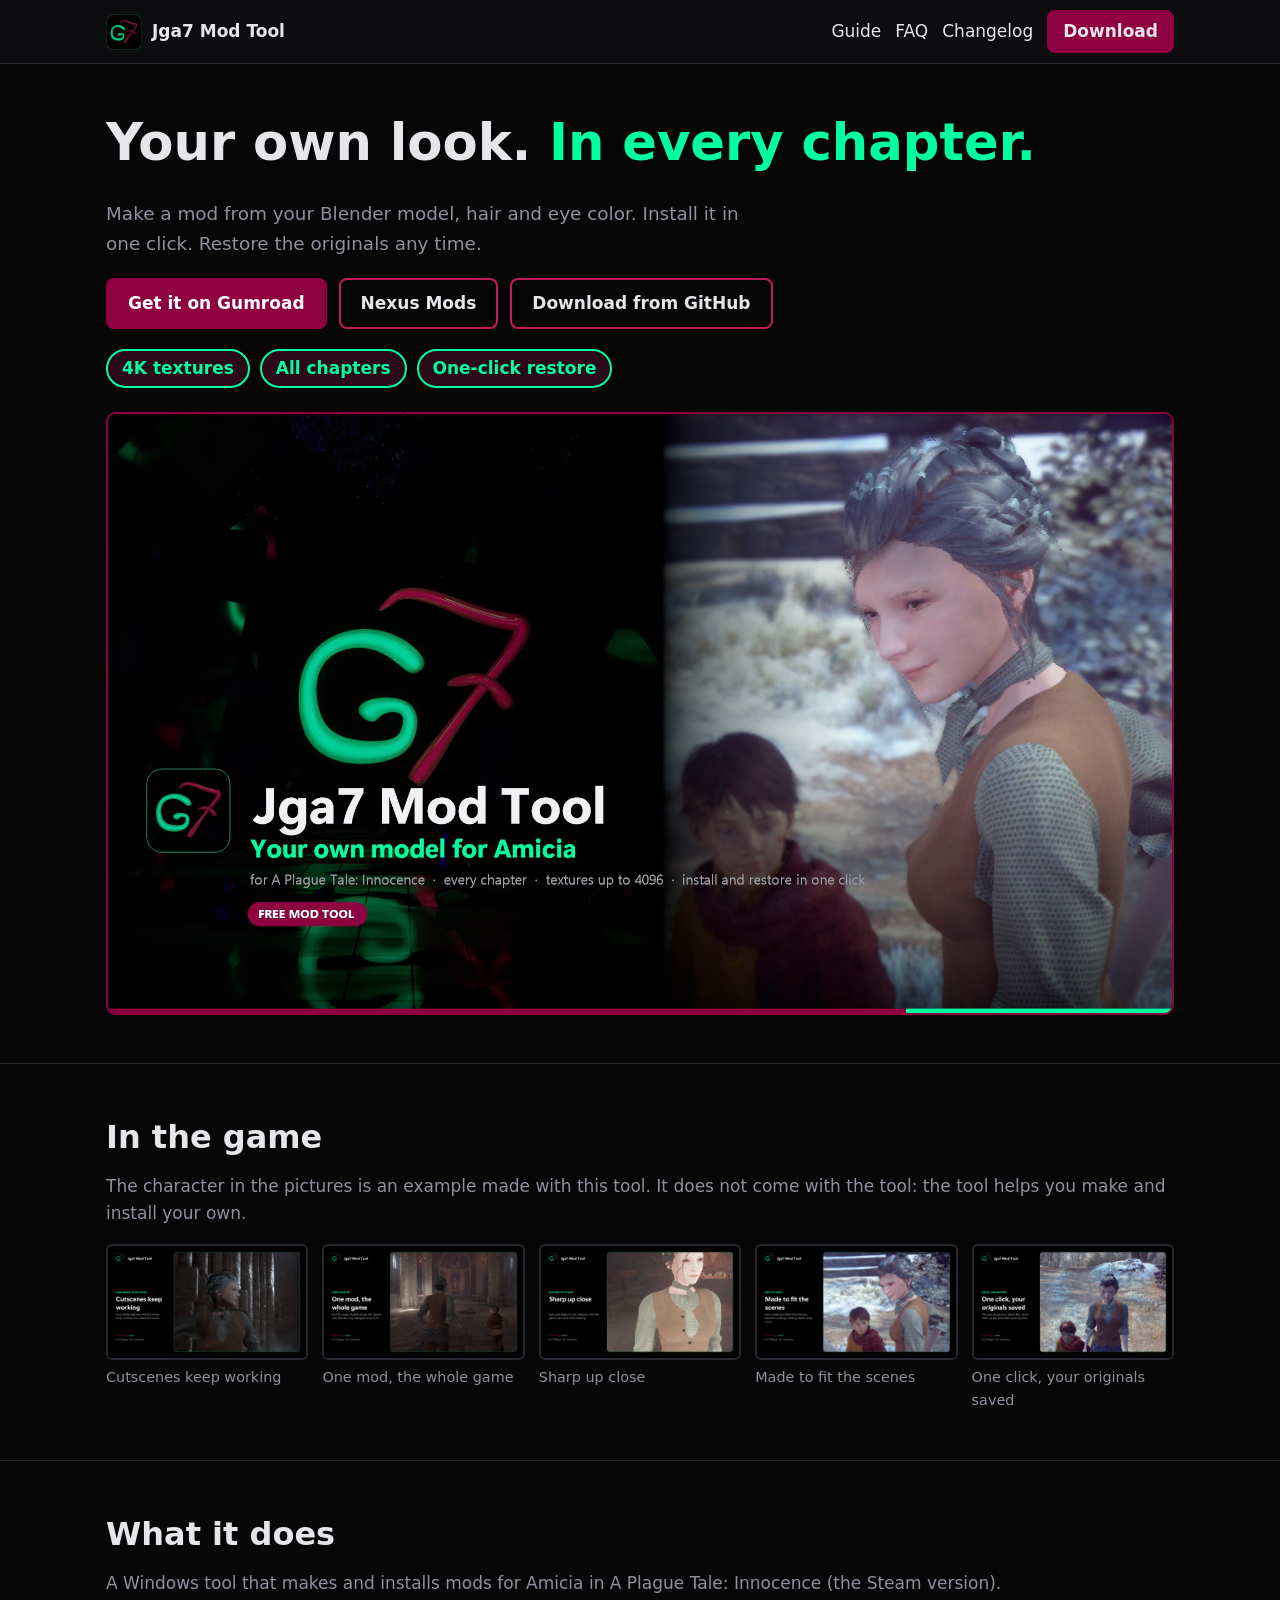
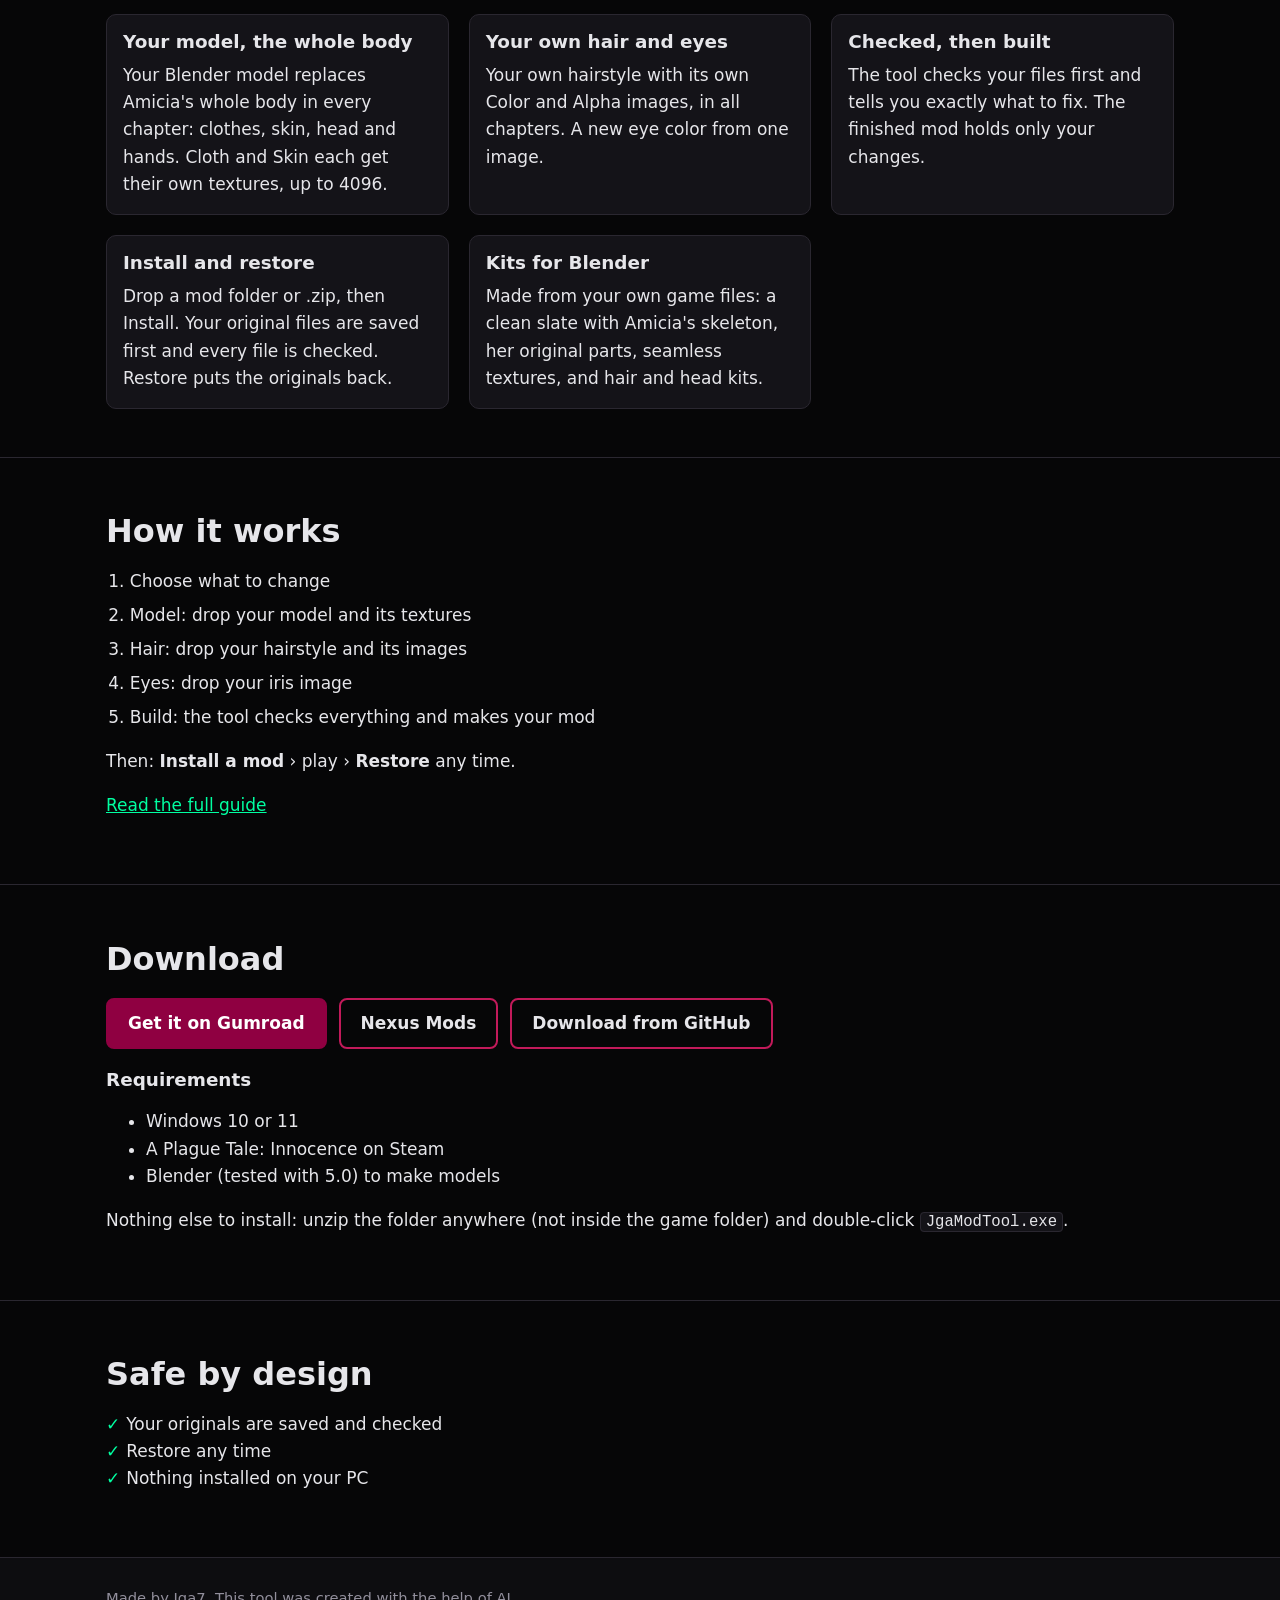
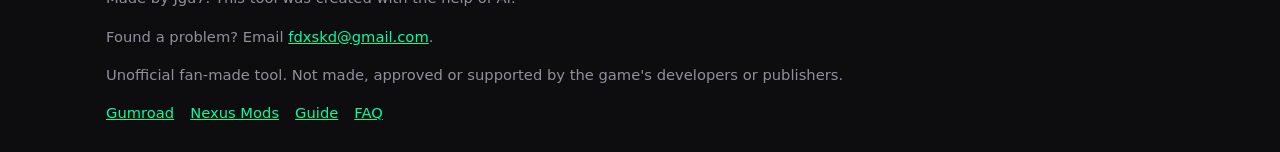
==== commit 4635835d: "Match the tool's colours; remove old tool images Co-Authored-By: Claude Opus 5.5 <noreply@anthropic." ====
--- a/index.html
+++ b/index.html
@@ -63,27 +63,22 @@
       <p class="mute">A Windows tool that makes and installs mods for Amicia in A Plague Tale: Innocence (the Steam version).</p>
       <div class="grid">
         <article class="card">
-          <img src="images/feature_model_1280x720.png" alt="The Model page: your model replaces Amicia's whole body" width="1280" height="720" loading="lazy">
           <h3>Your model, the whole body</h3>
           <p>Your Blender model replaces Amicia's whole body in every chapter: clothes, skin, head and hands. Cloth and Skin each get their own textures, up to 4096.</p>
         </article>
         <article class="card">
-          <img src="images/feature_hair_1280x720.png" alt="The Hair page: your own hairstyle and hair images" width="1280" height="720" loading="lazy">
           <h3>Your own hair and eyes</h3>
           <p>Your own hairstyle with its own Color and Alpha images, in all chapters. A new eye color from one image.</p>
         </article>
         <article class="card">
-          <img src="images/feature_build_1280x720.png" alt="The Build page: the tool checks your files and builds the mod" width="1280" height="720" loading="lazy">
           <h3>Checked, then built</h3>
           <p>The tool checks your files first and tells you exactly what to fix. The finished mod holds only your changes.</p>
         </article>
         <article class="card">
-          <img src="images/feature_install_1280x720.png" alt="The Install page: drop a mod and install it" width="1280" height="720" loading="lazy">
           <h3>Install and restore</h3>
           <p>Drop a mod folder or .zip, then Install. Your original files are saved first and every file is checked. Restore puts the originals back.</p>
         </article>
         <article class="card">
-          <img src="images/feature_kits_1280x720.png" alt="The Blender kits the tool makes from your game" width="1280" height="720" loading="lazy">
           <h3>Kits for Blender</h3>
           <p>Made from your own game files: a clean slate with Amicia's skeleton, her original parts, seamless textures, and hair and head kits.</p>
         </article>
@@ -92,8 +87,7 @@
   </section>
 
   <section id="how">
-    <div class="wrap split">
-      <img src="images/feature_steps_1280x720.png" alt="The steps to make a mod" width="1280" height="720" loading="lazy">
+    <div class="wrap">
       <div>
         <h2>How it works</h2>
         <ol class="steps">
@@ -105,29 +99,6 @@
         </ol>
         <p>Then: <strong>Install a mod</strong> › play › <strong>Restore</strong> any time.</p>
         <p><a href="guide.html">Read the full guide</a></p>
-      </div>
-    </div>
-  </section>
-
-  <section id="screens">
-    <div class="wrap">
-      <h2>Screenshots</h2>
-      <div class="gallery">
-        <a href="images/screens/01%20Home.png"><img src="images/screens/01%20Home.png" alt="Home" loading="lazy">Home</a>
-        <a href="images/screens/02%20What%20to%20change.png"><img src="images/screens/02%20What%20to%20change.png" alt="What to change" loading="lazy">What to change</a>
-        <a href="images/screens/03%20Model.png"><img src="images/screens/03%20Model.png" alt="Model" loading="lazy">Model</a>
-        <a href="images/screens/04%20Model%20%28textures%29.png"><img src="images/screens/04%20Model%20%28textures%29.png" alt="Model (textures)" loading="lazy">Model (textures)</a>
-        <a href="images/screens/05%20Hair.png"><img src="images/screens/05%20Hair.png" alt="Hair" loading="lazy">Hair</a>
-        <a href="images/screens/06%20Eyes.png"><img src="images/screens/06%20Eyes.png" alt="Eyes" loading="lazy">Eyes</a>
-        <a href="images/screens/07%20Build.png"><img src="images/screens/07%20Build.png" alt="Build" loading="lazy">Build</a>
-        <a href="images/screens/08%20Building.png"><img src="images/screens/08%20Building.png" alt="Building" loading="lazy">Building</a>
-        <a href="images/screens/09%20Mod%20ready.png"><img src="images/screens/09%20Mod%20ready.png" alt="Mod ready" loading="lazy">Mod ready</a>
-        <a href="images/screens/10%20Install%20a%20mod.png"><img src="images/screens/10%20Install%20a%20mod.png" alt="Install a mod" loading="lazy">Install a mod</a>
-        <a href="images/screens/11%20Advanced.png"><img src="images/screens/11%20Advanced.png" alt="Advanced" loading="lazy">Advanced</a>
-        <a href="images/screens/12%20How%20to%20export.png"><img src="images/screens/12%20How%20to%20export.png" alt="How to export" loading="lazy">How to export</a>
-        <a href="images/screens/13%20Notes.png"><img src="images/screens/13%20Notes.png" alt="Notes" loading="lazy">Notes</a>
-        <a href="images/screens/14%20Replace%20a%20mod.png"><img src="images/screens/14%20Replace%20a%20mod.png" alt="Replace a mod" loading="lazy">Replace a mod</a>
-        <a href="images/screens/15%20About.png"><img src="images/screens/15%20About.png" alt="About" loading="lazy">About</a>
       </div>
     </div>
   </section>
--- a/style.css
+++ b/style.css
@@ -1,7 +1,7 @@
 :root {
-  --bg: #070708; --panel: #0d0d0f; --card: #18171d; --line: #302c3a;
-  --ink: #e6e6ea; --mute: #928f9c; --accent: #5b2fc9;
-  --green: #4ce04c; --accent-dark: #1f1638; --outline: #7a5cd6;
+  --bg: #060607; --panel: #0d0d10; --card: #141318; --line: #2a2730;
+  --ink: #e6e6ea; --mute: #928f9c; --accent: #8f0041;
+  --green: #00ffa1; --accent-dark: #2a0a18; --outline: #c21a5a;
 }
 * { box-sizing: border-box; }
 html { color-scheme: dark; }
@@ -11,7 +11,7 @@
   font-size: 17px; line-height: 1.6;
 }
 img { max-width: 100%; height: auto; display: block; }
-a { color: var(--outline); }
+a { color: var(--green); }
 a:hover { color: var(--ink); }
 h1, h2, h3 { font-weight: 700; line-height: 1.2; margin: 0 0 .5em; }
 h1 { font-size: clamp(2rem, 6vw, 3.2rem); }
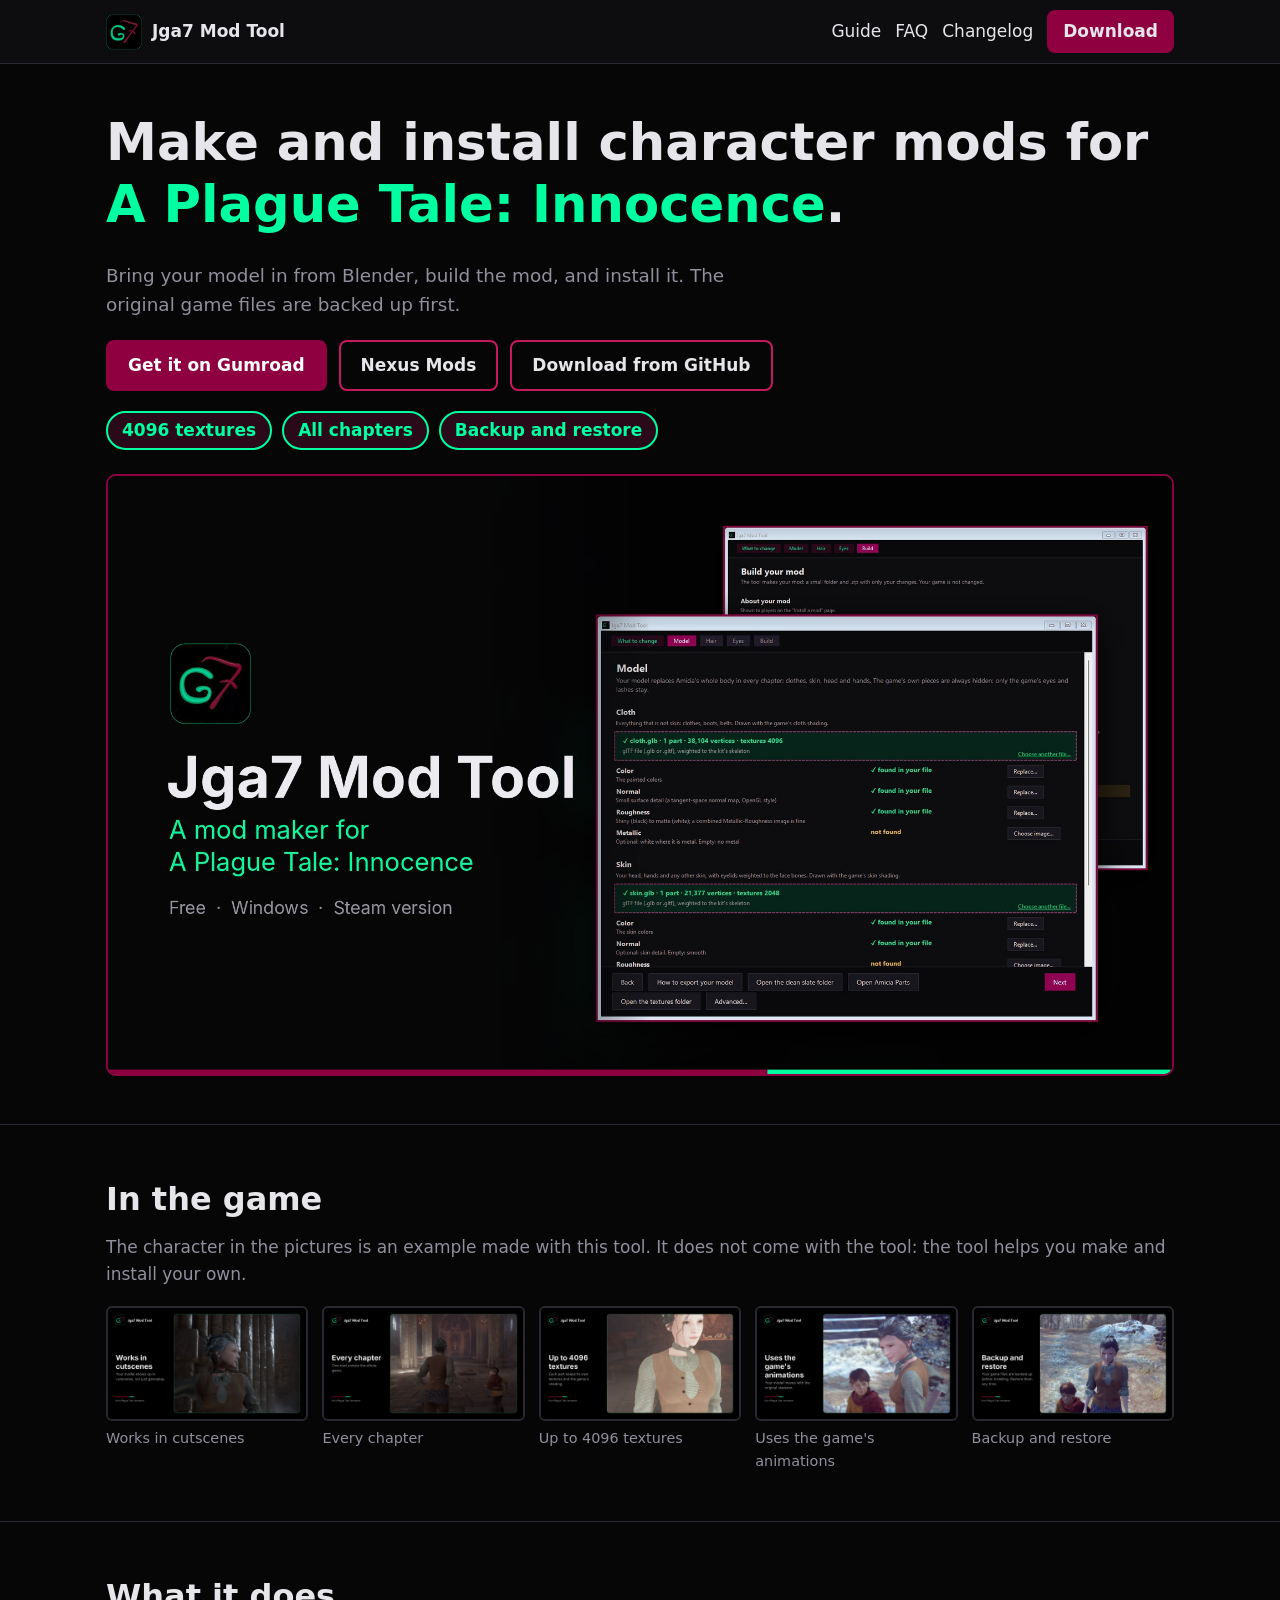
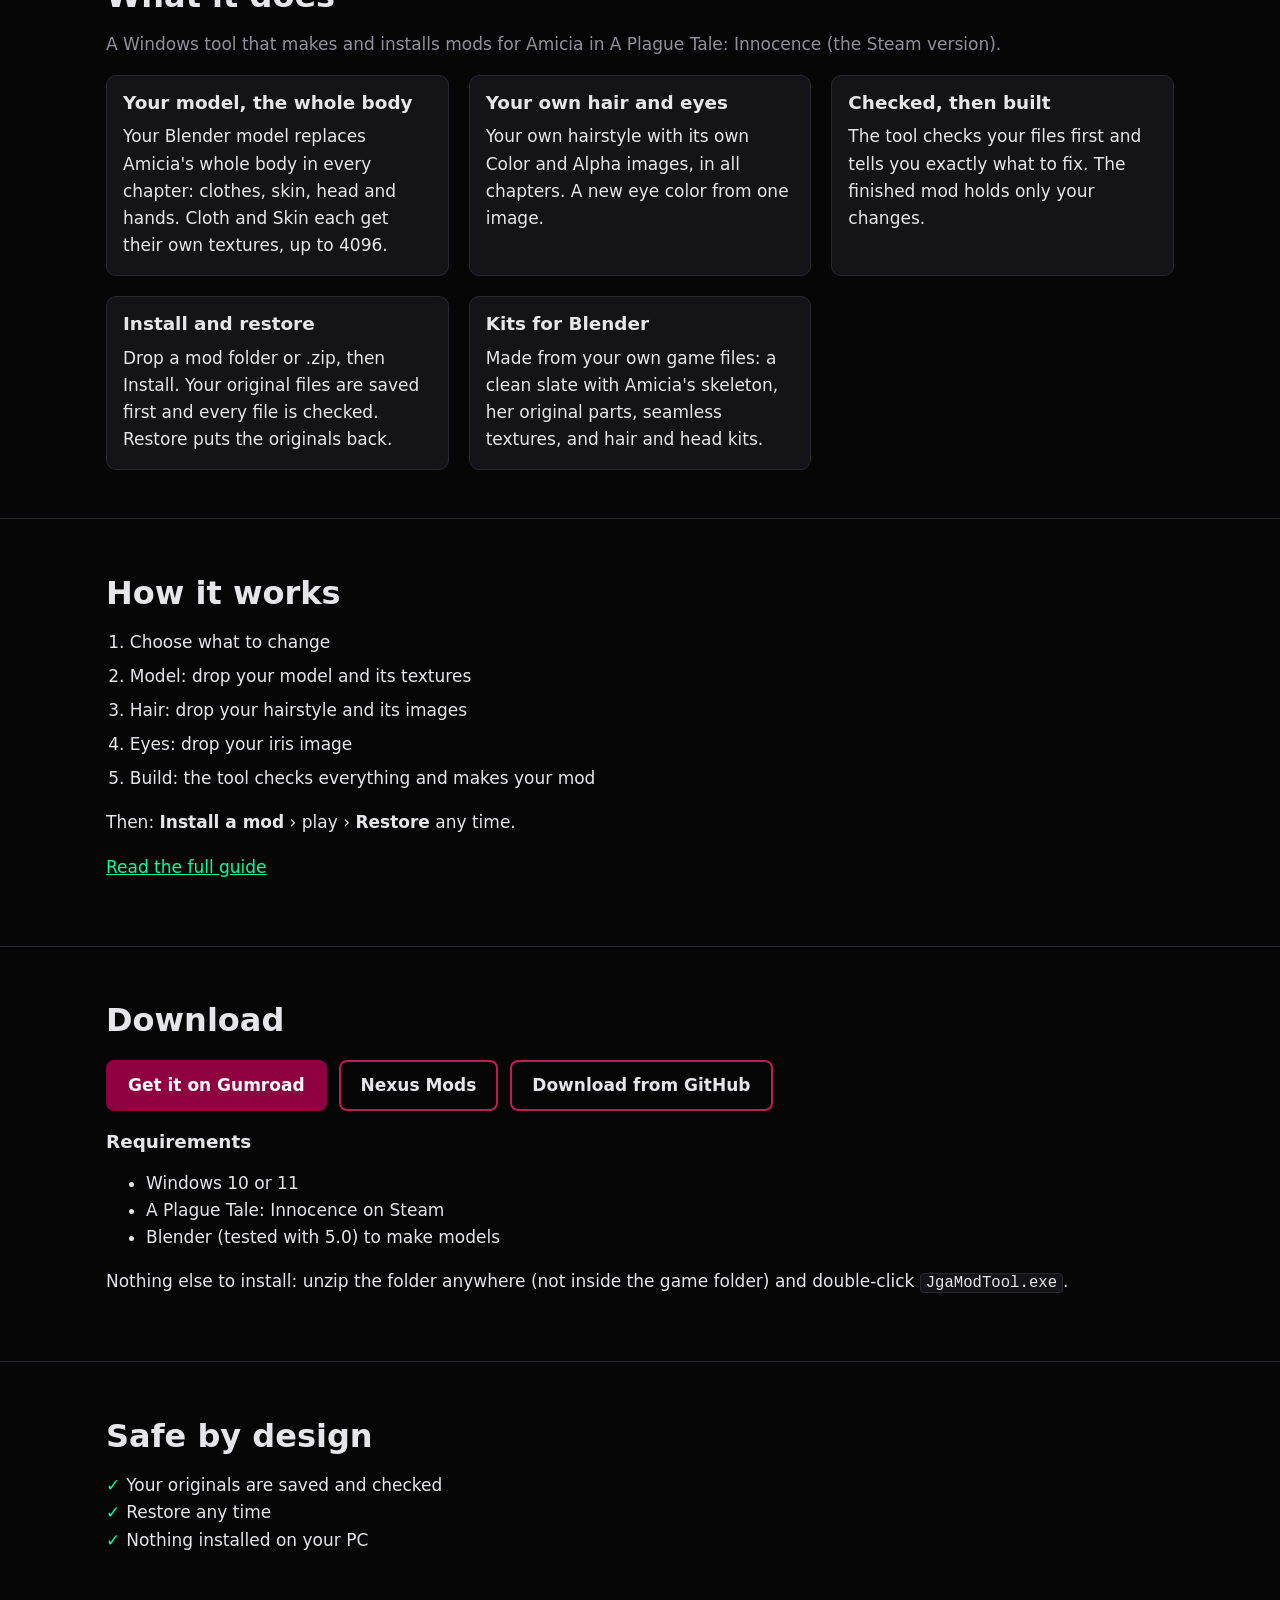
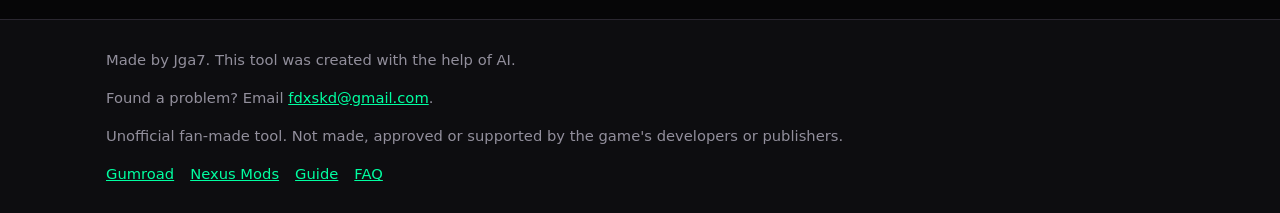
==== commit 50cb73df: "New cover focused on the tool; plainer text and captions Co-Authored-By: Claude Opus 5.5 <noreply@an" ====
--- a/index.html
+++ b/index.html
@@ -7,9 +7,9 @@
 <meta name="description" content="Make, install and restore Amicia mods for A Plague Tale: Innocence (Steam). Free Windows tool by Jga7.">
 <meta property="og:title" content="Jga7 Mod Tool">
 <meta property="og:description" content="Make, install and restore Amicia mods for A Plague Tale: Innocence (Steam). Free Windows tool by Jga7.">
-<meta property="og:image" content="https://jga7o.github.io/jga7-mod-tool/images/launch/cover_1920x1080.jpg">
+<meta property="og:image" content="https://jga7o.github.io/jga7-mod-tool/images/launch/cover_1920x1080.jpg?v=2">
 <link rel="icon" href="images/launch/icon_256.png">
-<link rel="stylesheet" href="style.css">
+<link rel="stylesheet" href="style.css?v=2">
 </head>
 <body>
 <header class="top">
@@ -27,19 +27,19 @@
 <main>
   <section class="hero">
     <div class="wrap">
-      <h1>Your own look. <span class="green">In every chapter.</span></h1>
-      <p class="sub">Make a mod from your Blender model, hair and eye color. Install it in one click. Restore the originals any time.</p>
+      <h1>Make and install character mods for <span class="green">A Plague Tale: Innocence</span>.</h1>
+      <p class="sub">Bring your model in from Blender, build the mod, and install it. The original game files are backed up first.</p>
       <div class="btns">
         <a class="btn" href="https://jga7.gumroad.com/l/ludzha">Get it on Gumroad</a>
         <a class="btn out" href="https://www.nexusmods.com/aplaguetaleinnocence/mods/48">Nexus Mods</a>
         <a class="btn out" href="https://github.com/Jga7o/jga7-mod-tool/releases/latest">Download from GitHub</a>
       </div>
       <ul class="tags">
-        <li>4K textures</li>
+        <li>4096 textures</li>
         <li>All chapters</li>
-        <li>One-click restore</li>
+        <li>Backup and restore</li>
       </ul>
-      <img src="images/launch/cover_1920x1080.jpg" alt="Jga7 Mod Tool: an example model made with the tool, in A Plague Tale: Innocence" width="1920" height="1080">
+      <img src="images/launch/cover_1920x1080.jpg?v=2" alt="Jga7 Mod Tool: the Model and Build pages of the tool" width="1920" height="1080">
     </div>
   </section>
 
@@ -48,11 +48,11 @@
       <h2>In the game</h2>
       <p class="mute">The character in the pictures is an example made with this tool. It does not come with the tool: the tool helps you make and install your own.</p>
       <div class="gallery">
-        <a href="images/launch/showcase_1.jpg"><img src="images/launch/showcase_1.jpg" alt="Cutscenes keep working" loading="lazy">Cutscenes keep working</a>
-        <a href="images/launch/showcase_2.jpg"><img src="images/launch/showcase_2.jpg" alt="One mod, the whole game" loading="lazy">One mod, the whole game</a>
-        <a href="images/launch/showcase_3.jpg"><img src="images/launch/showcase_3.jpg" alt="Sharp up close" loading="lazy">Sharp up close</a>
-        <a href="images/launch/showcase_4.jpg"><img src="images/launch/showcase_4.jpg" alt="Made to fit the scenes" loading="lazy">Made to fit the scenes</a>
-        <a href="images/launch/showcase_5.jpg"><img src="images/launch/showcase_5.jpg" alt="One click, your originals saved" loading="lazy">One click, your originals saved</a>
+        <a href="images/launch/showcase_1.jpg?v=2"><img src="images/launch/showcase_1.jpg?v=2" alt="Works in cutscenes" loading="lazy">Works in cutscenes</a>
+        <a href="images/launch/showcase_2.jpg?v=2"><img src="images/launch/showcase_2.jpg?v=2" alt="Every chapter" loading="lazy">Every chapter</a>
+        <a href="images/launch/showcase_3.jpg?v=2"><img src="images/launch/showcase_3.jpg?v=2" alt="Up to 4096 textures" loading="lazy">Up to 4096 textures</a>
+        <a href="images/launch/showcase_4.jpg?v=2"><img src="images/launch/showcase_4.jpg?v=2" alt="Uses the game&#39;s animations" loading="lazy">Uses the game&#39;s animations</a>
+        <a href="images/launch/showcase_5.jpg?v=2"><img src="images/launch/showcase_5.jpg?v=2" alt="Backup and restore" loading="lazy">Backup and restore</a>
       </div>
     </div>
   </section>
